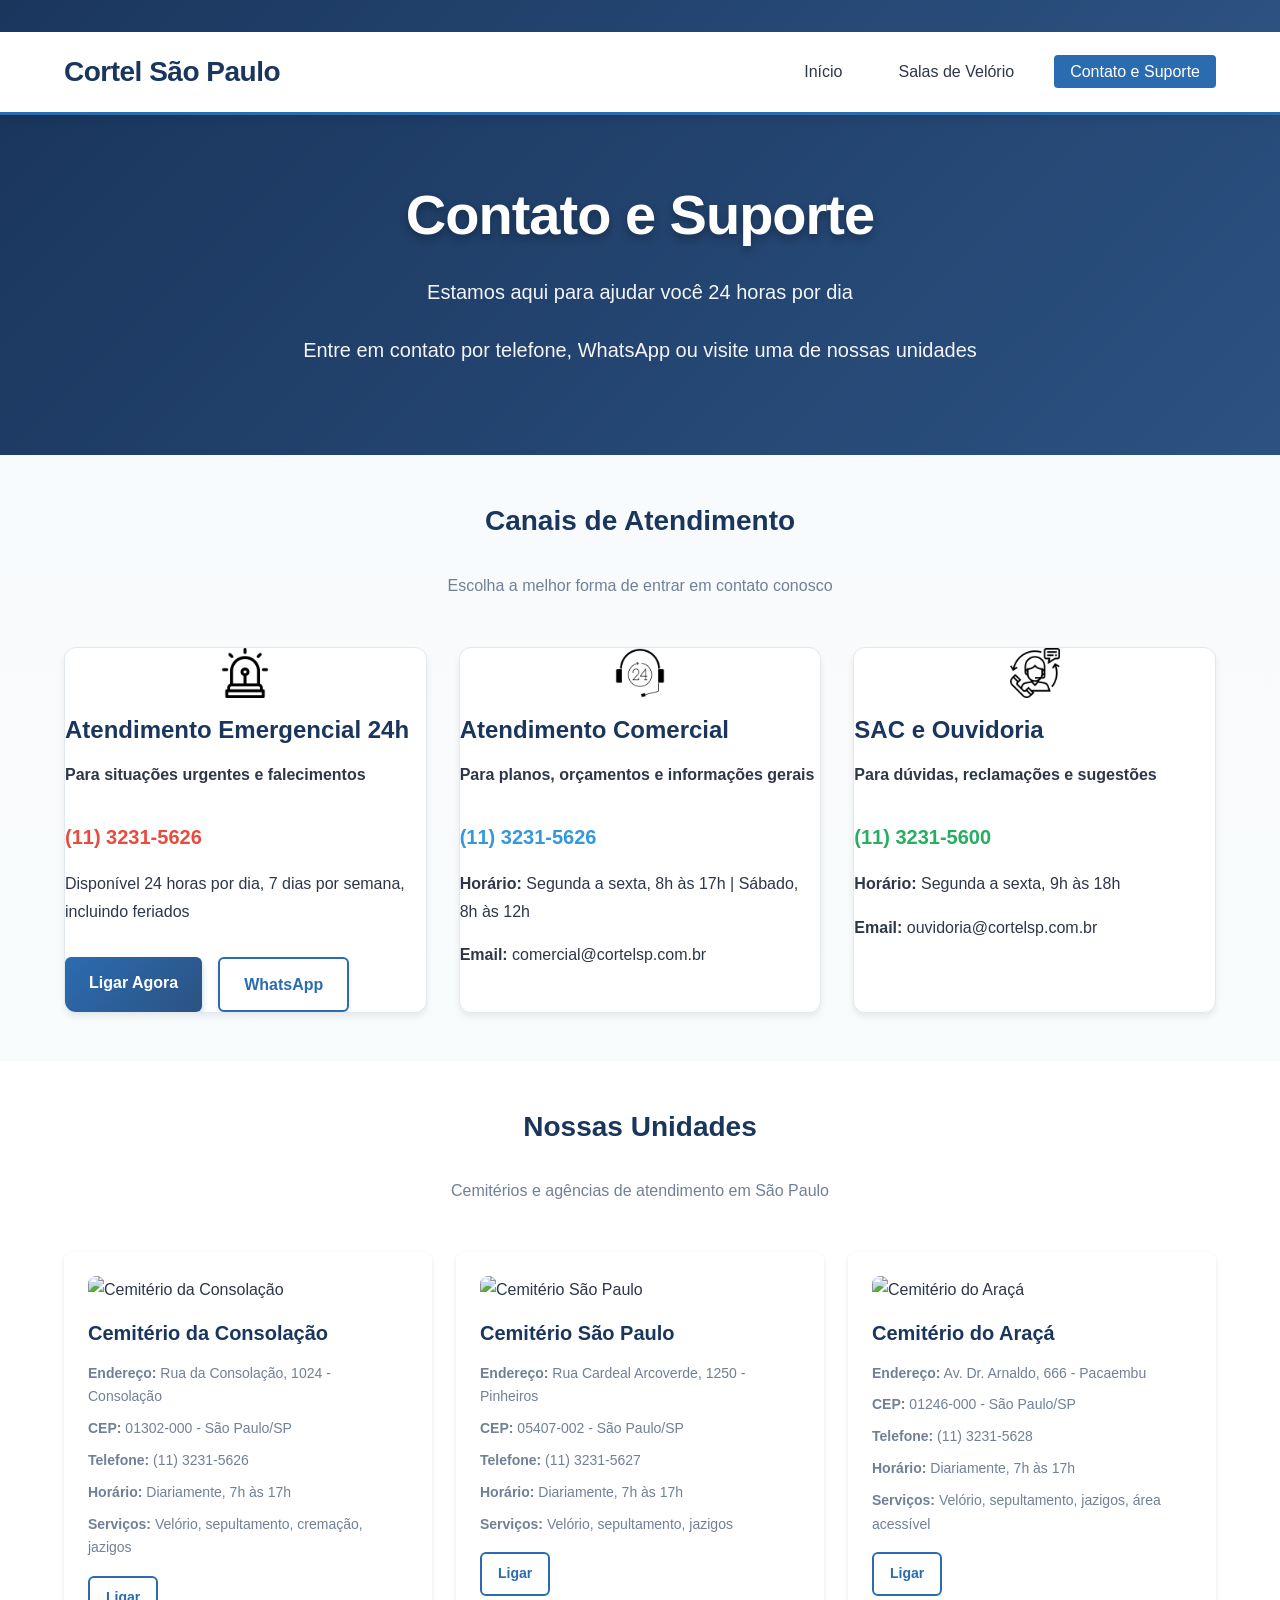
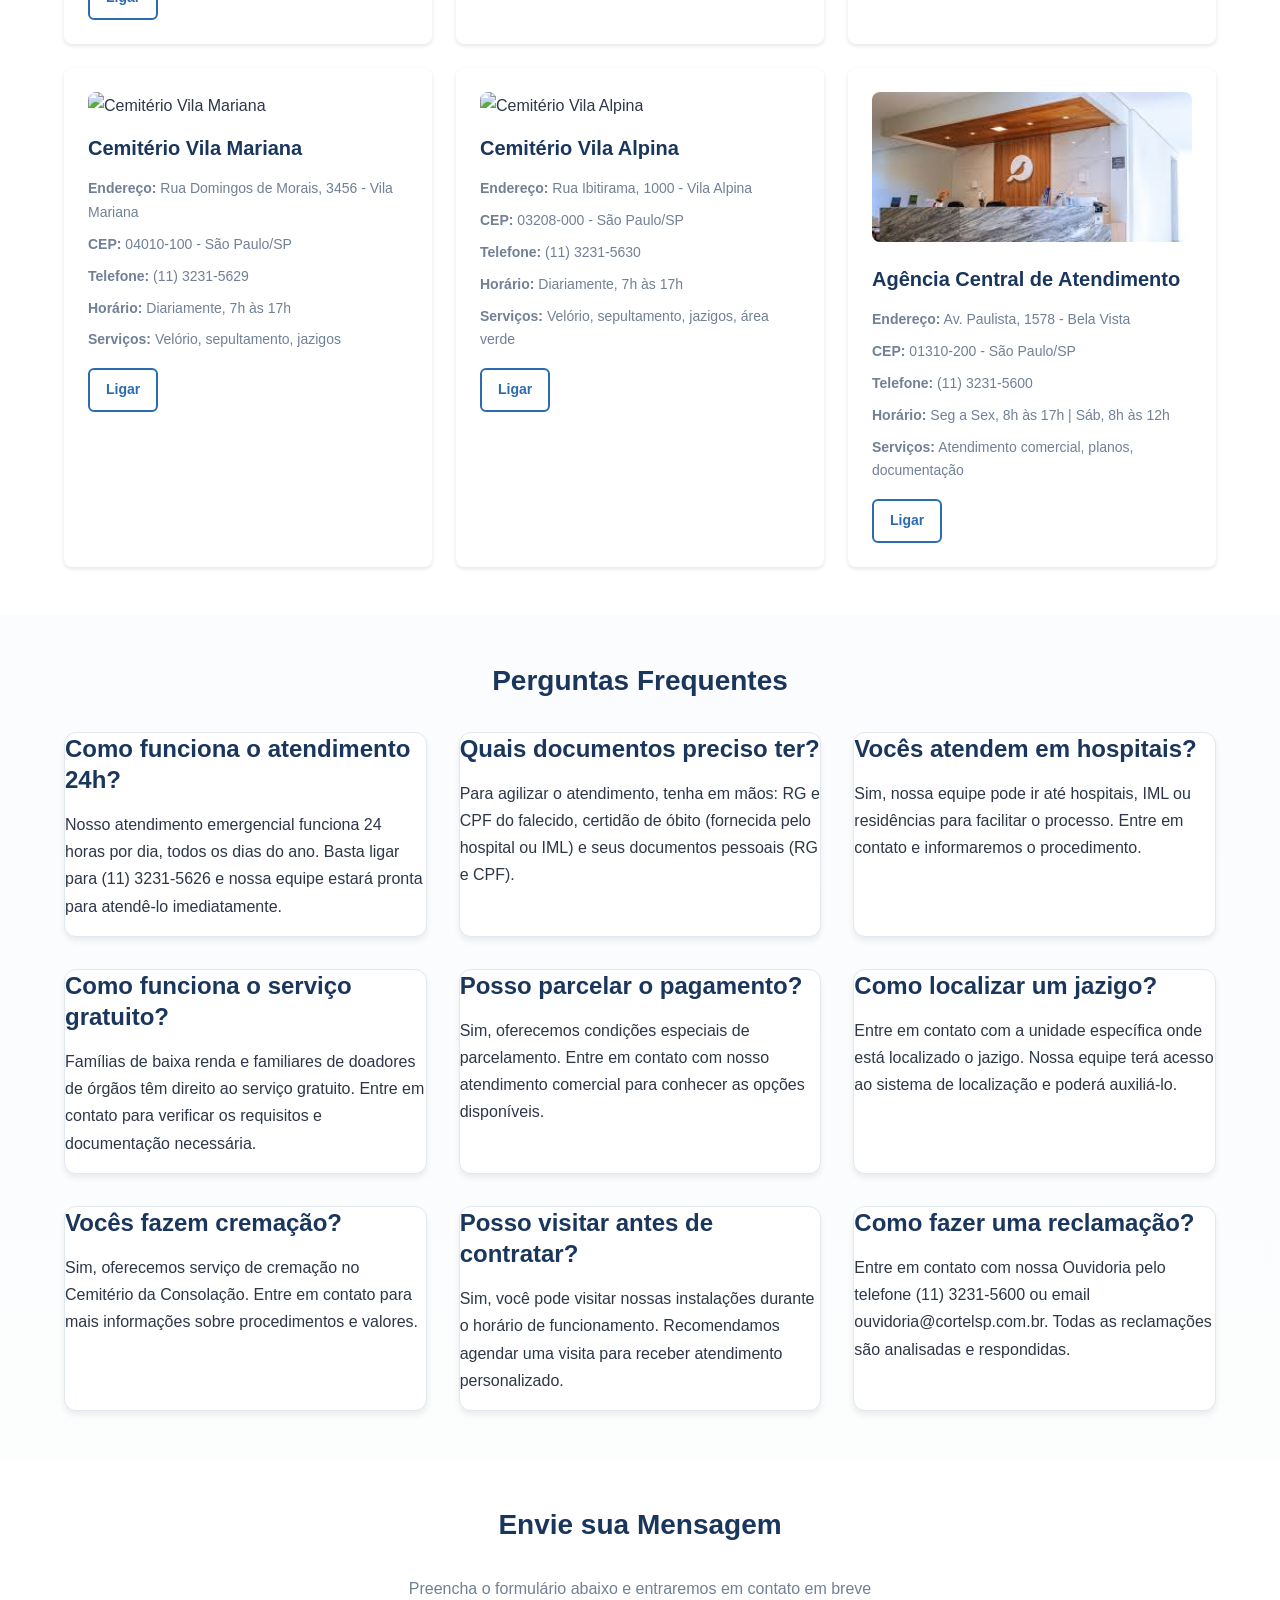
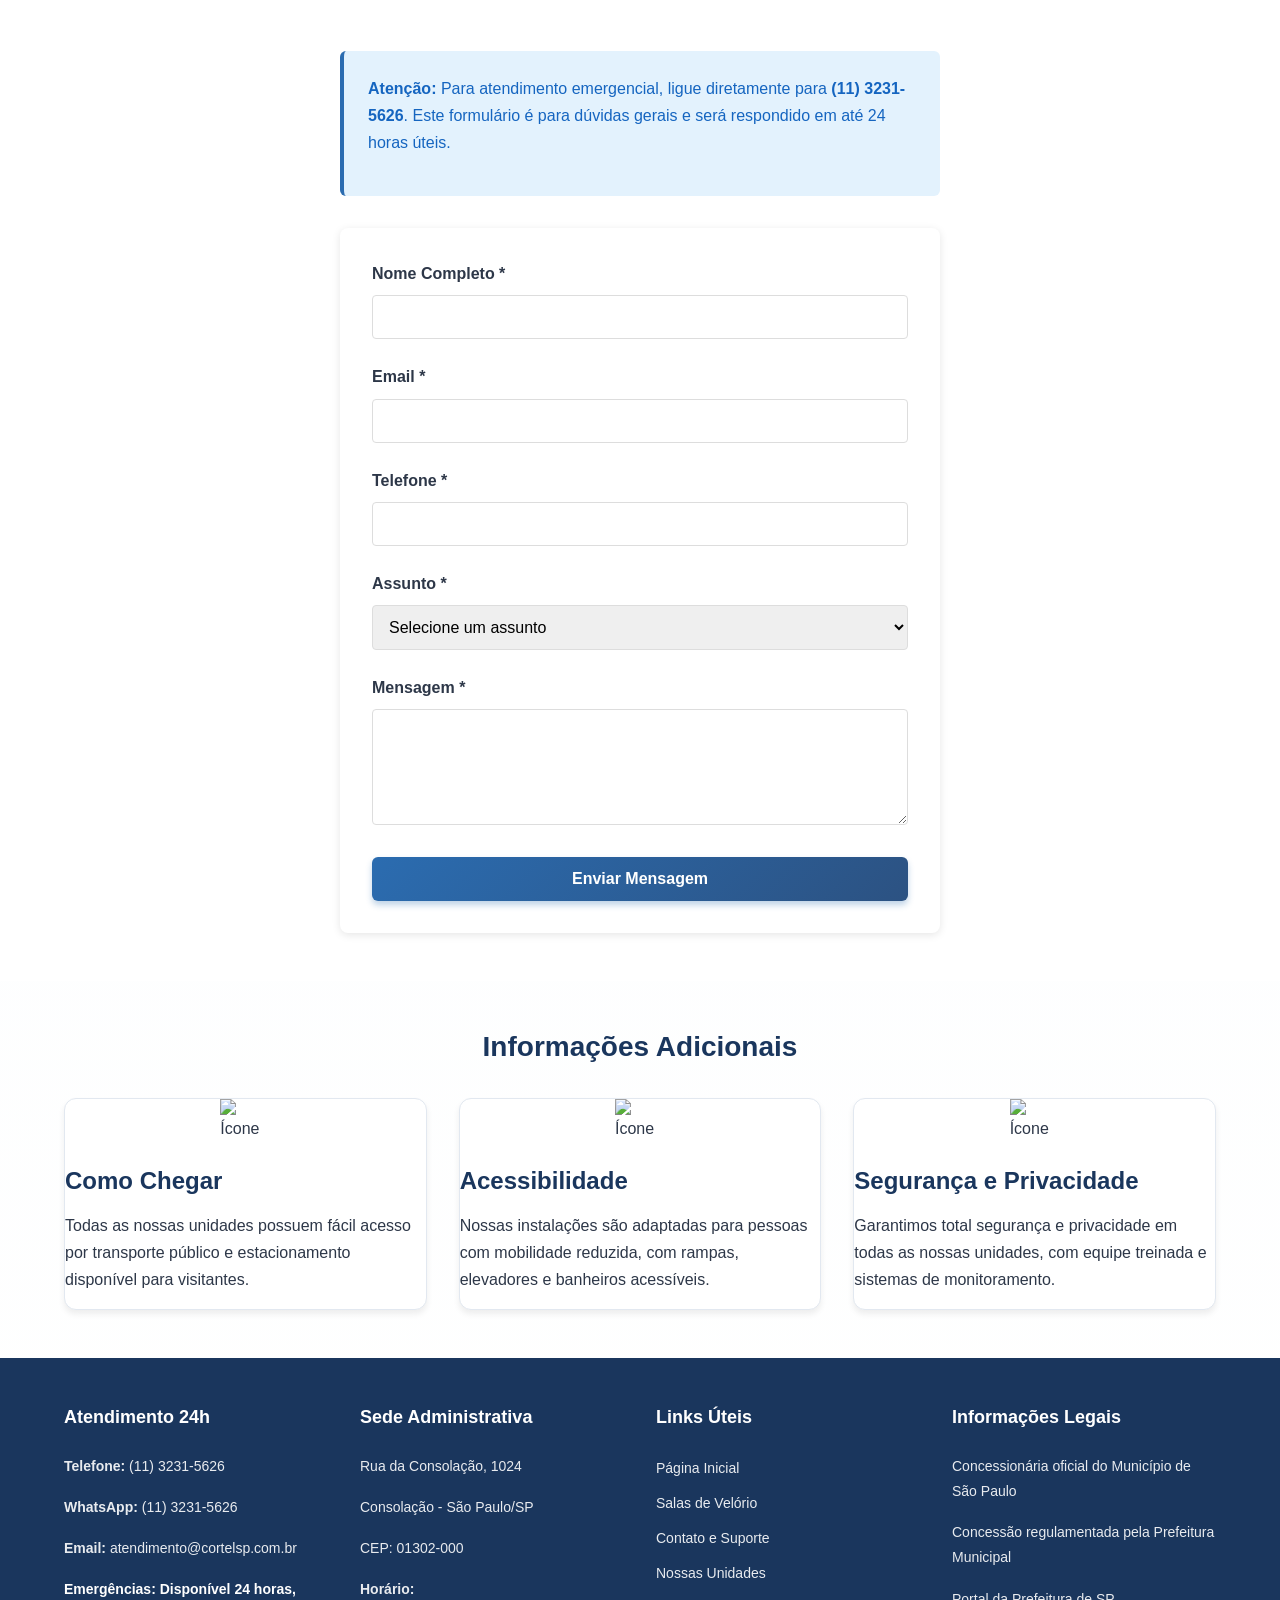
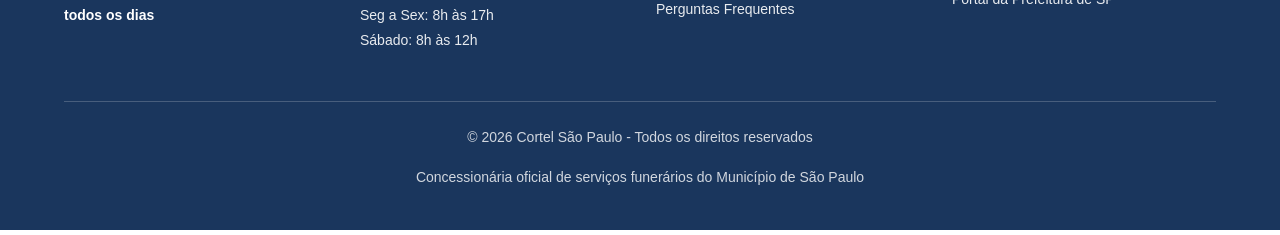
==== contato.html @ e020be6f "The First Commit" ====
<!DOCTYPE html>
<html lang="pt-BR">
<head>
    <meta charset="UTF-8">
    <meta name="viewport" content="width=device-width, initial-scale=1.0">
    <meta name="description" content="Entre em contato com a Cortel São Paulo - Atendimento 24h, endereços das unidades e suporte completo.">
    <link rel="icon" type="logo-favicon" href="https://cortel.com.br/wp-content/uploads/2025/05/cortel.png">
    <title>Contato e Suporte - Cortel São Paulo</title>
    <link rel="stylesheet" href="css/styles.css">
</head>
<body>
    <!-- Header -->
    <header>
        <div class="header-top">
        </div>
        
        <div class="header-main">
            <div class="container">
                <div class="header-content">
                    <a href="index.html" class="logo">Cortel São Paulo</a>
                    
                    <button class="menu-toggle" id="menuToggle" aria-label="Abrir menu de navegação">
                        ☰
                    </button>
                    
                    <nav id="mainNav">
                        <ul>
                            <li><a href="index.html">Início</a></li>
                            <li><a href="salas-velorio.html">Salas de Velório</a></li>
                            <li><a href="contato.html" class="active">Contato e Suporte</a></li>
                        </ul>
                    </nav>
                </div>
            </div>
        </div>
    </header>

    <!-- Hero Section -->
    <section class="hero">
        <div class="container">
            <h1>Contato e Suporte</h1>
            <p>Estamos aqui para ajudar você 24 horas por dia</p>
            <p>Entre em contato por telefone, WhatsApp ou visite uma de nossas unidades</p>
        </div>
    </section>

    <!-- Contatos Principais - Labels Claros (Resolve violação #07) -->
    <section>
        <div class="container">
            <h2 class="section-title">Canais de Atendimento</h2>
            <p class="section-subtitle">Escolha a melhor forma de entrar em contato conosco</p>
            
            <div class="servicos-grid">
                <!-- Atendimento Emergencial -->
                <div class="servico-card">
                    <img src="assets/images/sereia.png" alt="Ícone Emergência" style="width: 50px; height: 50px; margin: 0 auto 1rem; display: block;">
                    <h3>Atendimento Emergencial 24h</h3>
                    <p><strong>Para situações urgentes e falecimentos</strong></p>
                    <p style="font-size: 1.25rem; color: #e74c3c; font-weight: 700; margin: 1rem 0;">
                        (11) 3231-5626
                    </p>
                    <p>Disponível 24 horas por dia, 7 dias por semana, incluindo feriados</p>
                    <div class="btn-group" style="margin-top: 1rem;">
                        <a href="tel:1132315626" class="btn btn-primary">Ligar Agora</a>
                        <a href="https://wa.me/551132315626" class="btn btn-secondary" target="_blank">WhatsApp</a>
                    </div>
                </div>

                <!-- Atendimento Comercial -->
                <div class="servico-card">
                    <img src="assets/images/central-de-atendimento.png" alt="Ícone Atendimento" style="width: 50px; height: 50px; margin: 0 auto 1rem; display: block;">
                    <h3>Atendimento Comercial</h3>
                    <p><strong>Para planos, orçamentos e informações gerais</strong></p>
                    <p style="font-size: 1.25rem; color: #3498db; font-weight: 700; margin: 1rem 0;">
                        (11) 3231-5626
                    </p>
                    <p><strong>Horário:</strong> Segunda a sexta, 8h às 17h | Sábado, 8h às 12h</p>
                    <p><strong>Email:</strong> comercial@cortelsp.com.br</p>
                </div>

                <!-- SAC e Ouvidoria -->
                <div class="servico-card">
                    <img src="assets/images/atendimento-ao-cliente.png" alt="Ícone SAC" style="width: 50px; height: 50px; margin: 0 auto 1rem; display: block;">
                    <h3>SAC e Ouvidoria</h3>
                    <p><strong>Para dúvidas, reclamações e sugestões</strong></p>
                    <p style="font-size: 1.25rem; color: #27ae60; font-weight: 700; margin: 1rem 0;">
                        (11) 3231-5600
                    </p>
                    <p><strong>Horário:</strong> Segunda a sexta, 9h às 18h</p>
                    <p><strong>Email:</strong> ouvidoria@cortelsp.com.br</p>
                </div>
            </div>
        </div>
    </section>

    <!-- Nossas Unidades - Endereços Completos (Resolve violação #12) -->
    <section id="localizacao" style="background-color: #fff;">
        <div class="container">
            <h2 class="section-title">Nossas Unidades</h2>
            <p class="section-subtitle">Cemitérios e agências de atendimento em São Paulo</p>
            
            <div class="localizacao-grid">
                <!-- Cemitério da Consolação -->
                <div class="local-card">
                    <img src="https://upload.wikimedia.org/wikipedia/commons/0/05/Port%C3%A3o%2C_Cemit%C3%A9rio_da_Consola%C3%A7%C3%A3o_01.JPG" alt="Cemitério da Consolação" style="width: 100%; height: 150px; object-fit: cover; border-radius: 8px; margin-bottom: 1rem;">
                    <h4>Cemitério da Consolação</h4>
                    <p><strong>Endereço:</strong> Rua da Consolação, 1024 - Consolação</p>
                    <p><strong>CEP:</strong> 01302-000 - São Paulo/SP</p>
                    <p><strong>Telefone:</strong> (11) 3231-5626</p>
                    <p><strong>Horário:</strong> Diariamente, 7h às 17h</p>
                    <p><strong>Serviços:</strong> Velório, sepultamento, cremação, jazigos</p>
                    <div style="margin-top: 1rem;">
                        <a href="tel:1132315626" class="btn btn-outline" style="font-size: 0.875rem; padding: 8px 16px;">Ligar</a>
                    </div>
                </div>

                <!-- Cemitério São Paulo -->
                <div class="local-card">
                    <img src="https://jornal.usp.br/wp-content/uploads/2023/09/20230919_cemiterio_sao_paulo1.jpg" alt="Cemitério São Paulo" style="width: 100%; height: 150px; object-fit: cover; border-radius: 8px; margin-bottom: 1rem;">
                    <h4>Cemitério São Paulo</h4>
                    <p><strong>Endereço:</strong> Rua Cardeal Arcoverde, 1250 - Pinheiros</p>
                    <p><strong>CEP:</strong> 05407-002 - São Paulo/SP</p>
                    <p><strong>Telefone:</strong> (11) 3231-5627</p>
                    <p><strong>Horário:</strong> Diariamente, 7h às 17h</p>
                    <p><strong>Serviços:</strong> Velório, sepultamento, jazigos</p>
                    <div style="margin-top: 1rem;">
                        <a href="tel:1132315627" class="btn btn-outline" style="font-size: 0.875rem; padding: 8px 16px;">Ligar</a>
                    </div>
                </div>

                <!-- Cemitério do Araçá -->
                <div class="local-card">
                    <img src="https://cidadedesaopaulo.com/wp-content/uploads/2025/05/cemiterio-araca.jpg" alt="Cemitério do Araçá" style="width: 100%; height: 150px; object-fit: cover; border-radius: 8px; margin-bottom: 1rem;">
                    <h4>Cemitério do Araçá</h4>
                    <p><strong>Endereço:</strong> Av. Dr. Arnaldo, 666 - Pacaembu</p>
                    <p><strong>CEP:</strong> 01246-000 - São Paulo/SP</p>
                    <p><strong>Telefone:</strong> (11) 3231-5628</p>
                    <p><strong>Horário:</strong> Diariamente, 7h às 17h</p>
                    <p><strong>Serviços:</strong> Velório, sepultamento, jazigos, área acessível</p>
                    <div style="margin-top: 1rem;">
                        <a href="tel:1132315628" class="btn btn-outline" style="font-size: 0.875rem; padding: 8px 16px;">Ligar</a>
                    </div>
                </div>

                <!-- Cemitério Vila Mariana -->
                <div class="local-card">
                    <img src="https://consolare.com.br/wp-content/uploads/2023/08/fachada-vila-mariana.jpg" alt="Cemitério Vila Mariana" style="width: 100%; height: 150px; object-fit: cover; border-radius: 8px; margin-bottom: 1rem;">
                    <h4>Cemitério Vila Mariana</h4>
                    <p><strong>Endereço:</strong> Rua Domingos de Morais, 3456 - Vila Mariana</p>
                    <p><strong>CEP:</strong> 04010-100 - São Paulo/SP</p>
                    <p><strong>Telefone:</strong> (11) 3231-5629</p>
                    <p><strong>Horário:</strong> Diariamente, 7h às 17h</p>
                    <p><strong>Serviços:</strong> Velório, sepultamento, jazigos</p>
                    <div style="margin-top: 1rem;">
                        <a href="tel:1132315629" class="btn btn-outline" style="font-size: 0.875rem; padding: 8px 16px;">Ligar</a>
                    </div>
                </div>

                <!-- Cemitério Vila Alpina -->
                <div class="local-card">
                    <img src="https://www.funeralsul.com.br/wp-content/uploads/2019/08/Cemiterio-Vila-Alpina-03.jpg" alt="Cemitério Vila Alpina" style="width: 100%; height: 150px; object-fit: cover; border-radius: 8px; margin-bottom: 1rem;">
                    <h4>Cemitério Vila Alpina</h4>
                    <p><strong>Endereço:</strong> Rua Ibitirama, 1000 - Vila Alpina</p>
                    <p><strong>CEP:</strong> 03208-000 - São Paulo/SP</p>
                    <p><strong>Telefone:</strong> (11) 3231-5630</p>
                    <p><strong>Horário:</strong> Diariamente, 7h às 17h</p>
                    <p><strong>Serviços:</strong> Velório, sepultamento, jazigos, área verde</p>
                    <div style="margin-top: 1rem;">
                        <a href="tel:1132315630" class="btn btn-outline" style="font-size: 0.875rem; padding: 8px 16px;">Ligar</a>
                    </div>
                </div>

                <!-- Agência Central -->
                <div class="local-card">
                    <img src="[data-uri]" alt="Agência Central de Atendimento" style="width: 100%; height: 150px; object-fit: cover; border-radius: 8px; margin-bottom: 1rem;">
                    <h4>Agência Central de Atendimento</h4>
                    <p><strong>Endereço:</strong> Av. Paulista, 1578 - Bela Vista</p>
                    <p><strong>CEP:</strong> 01310-200 - São Paulo/SP</p>
                    <p><strong>Telefone:</strong> (11) 3231-5600</p>
                    <p><strong>Horário:</strong> Seg a Sex, 8h às 17h | Sáb, 8h às 12h</p>
                    <p><strong>Serviços:</strong> Atendimento comercial, planos, documentação</p>
                    <div style="margin-top: 1rem;">
                        <a href="tel:1132315600" class="btn btn-outline" style="font-size: 0.875rem; padding: 8px 16px;">Ligar</a>
                    </div>
                </div>
            </div>
        </div>
    </section>

    <!-- Perguntas Frequentes -->
    <section id="faq">
        <div class="container">
            <h2 class="section-title">Perguntas Frequentes</h2>
            
            <div class="servicos-grid">
                <div class="servico-card">
                    <h3>Como funciona o atendimento 24h?</h3>
                    <p>Nosso atendimento emergencial funciona 24 horas por dia, todos os dias do ano. Basta ligar para (11) 3231-5626 e nossa equipe estará pronta para atendê-lo imediatamente.</p>
                </div>

                <div class="servico-card">
                    <h3>Quais documentos preciso ter?</h3>
                    <p>Para agilizar o atendimento, tenha em mãos: RG e CPF do falecido, certidão de óbito (fornecida pelo hospital ou IML) e seus documentos pessoais (RG e CPF).</p>
                </div>

                <div class="servico-card">
                    <h3>Vocês atendem em hospitais?</h3>
                    <p>Sim, nossa equipe pode ir até hospitais, IML ou residências para facilitar o processo. Entre em contato e informaremos o procedimento.</p>
                </div>

                <div class="servico-card">
                    <h3>Como funciona o serviço gratuito?</h3>
                    <p>Famílias de baixa renda e familiares de doadores de órgãos têm direito ao serviço gratuito. Entre em contato para verificar os requisitos e documentação necessária.</p>
                </div>

                <div class="servico-card">
                    <h3>Posso parcelar o pagamento?</h3>
                    <p>Sim, oferecemos condições especiais de parcelamento. Entre em contato com nosso atendimento comercial para conhecer as opções disponíveis.</p>
                </div>

                <div class="servico-card">
                    <h3>Como localizar um jazigo?</h3>
                    <p>Entre em contato com a unidade específica onde está localizado o jazigo. Nossa equipe terá acesso ao sistema de localização e poderá auxiliá-lo.</p>
                </div>

                <div class="servico-card">
                    <h3>Vocês fazem cremação?</h3>
                    <p>Sim, oferecemos serviço de cremação no Cemitério da Consolação. Entre em contato para mais informações sobre procedimentos e valores.</p>
                </div>

                <div class="servico-card">
                    <h3>Posso visitar antes de contratar?</h3>
                    <p>Sim, você pode visitar nossas instalações durante o horário de funcionamento. Recomendamos agendar uma visita para receber atendimento personalizado.</p>
                </div>

                <div class="servico-card">
                    <h3>Como fazer uma reclamação?</h3>
                    <p>Entre em contato com nossa Ouvidoria pelo telefone (11) 3231-5600 ou email ouvidoria@cortelsp.com.br. Todas as reclamações são analisadas e respondidas.</p>
                </div>
            </div>
        </div>
    </section>

    <!-- Formulário de Contato -->
    <section style="background-color: #fff;">
        <div class="container">
            <h2 class="section-title">Envie sua Mensagem</h2>
            <p class="section-subtitle">Preencha o formulário abaixo e entraremos em contato em breve</p>
            
            <div style="max-width: 600px; margin: 0 auto;">
                <div class="alerta alerta-info">
                    <p><strong>Atenção:</strong> Para atendimento emergencial, ligue diretamente para <strong>(11) 3231-5626</strong>. Este formulário é para dúvidas gerais e será respondido em até 24 horas úteis.</p>
                </div>

                <form style="background: #fff; padding: 2rem; border-radius: 8px; box-shadow: 0 2px 8px rgba(0,0,0,0.1); margin-top: 2rem;">
                    <div style="margin-bottom: 1.5rem;">
                        <label for="nome" style="display: block; margin-bottom: 0.5rem; font-weight: 600;">Nome Completo *</label>
                        <input type="text" id="nome" name="nome" required style="width: 100%; padding: 12px; border: 1px solid #ddd; border-radius: 4px; font-size: 1rem;">
                    </div>

                    <div style="margin-bottom: 1.5rem;">
                        <label for="email" style="display: block; margin-bottom: 0.5rem; font-weight: 600;">Email *</label>
                        <input type="email" id="email" name="email" required style="width: 100%; padding: 12px; border: 1px solid #ddd; border-radius: 4px; font-size: 1rem;">
                    </div>

                    <div style="margin-bottom: 1.5rem;">
                        <label for="telefone" style="display: block; margin-bottom: 0.5rem; font-weight: 600;">Telefone *</label>
                        <input type="tel" id="telefone" name="telefone" required style="width: 100%; padding: 12px; border: 1px solid #ddd; border-radius: 4px; font-size: 1rem;">
                    </div>

                    <div style="margin-bottom: 1.5rem;">
                        <label for="assunto" style="display: block; margin-bottom: 0.5rem; font-weight: 600;">Assunto *</label>
                        <select id="assunto" name="assunto" required style="width: 100%; padding: 12px; border: 1px solid #ddd; border-radius: 4px; font-size: 1rem;">
                            <option value="">Selecione um assunto</option>
                            <option value="informacoes">Informações Gerais</option>
                            <option value="planos">Planos Preventivos</option>
                            <option value="jazigos">Jazigos e Localização</option>
                            <option value="gratuidade">Serviço Gratuito</option>
                            <option value="reclamacao">Reclamação</option>
                            <option value="elogio">Elogio</option>
                            <option value="outro">Outro</option>
                        </select>
                    </div>

                    <div style="margin-bottom: 1.5rem;">
                        <label for="mensagem" style="display: block; margin-bottom: 0.5rem; font-weight: 600;">Mensagem *</label>
                        <textarea id="mensagem" name="mensagem" rows="5" required style="width: 100%; padding: 12px; border: 1px solid #ddd; border-radius: 4px; font-size: 1rem; resize: vertical;"></textarea>
                    </div>

                    <button type="submit" class="btn btn-primary" style="width: 100%;">Enviar Mensagem</button>
                </form>
            </div>
        </div>
    </section>

    <!-- Informações Adicionais -->
    <section>
        <div class="container">
            <h2 class="section-title">Informações Adicionais</h2>
            
            <div class="servicos-grid">
                <div class="servico-card">
                    <img src="ADICIONE_URL_ICONE_TRANSPORTE" alt="Ícone Transporte" style="width: 50px; height: 50px; margin: 0 auto 1rem; display: block;">
                    <h3>Como Chegar</h3>
                    <p>Todas as nossas unidades possuem fácil acesso por transporte público e estacionamento disponível para visitantes.</p>
                </div>

                <div class="servico-card">
                    <img src="ADICIONE_URL_ICONE_ACESSIBILIDADE" alt="Ícone Acessibilidade" style="width: 50px; height: 50px; margin: 0 auto 1rem; display: block;">
                    <h3>Acessibilidade</h3>
                    <p>Nossas instalações são adaptadas para pessoas com mobilidade reduzida, com rampas, elevadores e banheiros acessíveis.</p>
                </div>

                <div class="servico-card">
                    <img src="ADICIONE_URL_ICONE_SEGURANCA" alt="Ícone Segurança" style="width: 50px; height: 50px; margin: 0 auto 1rem; display: block;">
                    <h3>Segurança e Privacidade</h3>
                    <p>Garantimos total segurança e privacidade em todas as nossas unidades, com equipe treinada e sistemas de monitoramento.</p>
                </div>
            </div>
        </div>
    </section>

    <!-- Footer Completo (Resolve violação #10) -->
    <footer>
        <div class="container">
            <div class="footer-content">
                <div class="footer-section">
                    <h3>Atendimento 24h</h3>
                    <p><strong>Telefone:</strong> (11) 3231-5626</p>
                    <p><strong>WhatsApp:</strong> (11) 3231-5626</p>
                    <p><strong>Email:</strong> atendimento@cortelsp.com.br</p>
                    <p style="margin-top: 1rem; color: #fff; font-weight: 600;">
                        Emergências: Disponível 24 horas, todos os dias
                    </p>
                </div>

                <div class="footer-section">
                    <h3>Sede Administrativa</h3>
                    <p>Rua da Consolação, 1024</p>
                    <p>Consolação - São Paulo/SP</p>
                    <p>CEP: 01302-000</p>
                    <p style="margin-top: 1rem;">
                        <strong>Horário:</strong><br>
                        Seg a Sex: 8h às 17h<br>
                        Sábado: 8h às 12h
                    </p>
                </div>

                <div class="footer-section">
                    <h3>Links Úteis</h3>
                    <ul>
                        <li><a href="index.html">Página Inicial</a></li>
                        <li><a href="salas-velorio.html">Salas de Velório</a></li>
                        <li><a href="contato.html">Contato e Suporte</a></li>
                        <li><a href="#localizacao">Nossas Unidades</a></li>
                        <li><a href="#faq">Perguntas Frequentes</a></li>
                    </ul>
                </div>

                <div class="footer-section">
                    <h3>Informações Legais</h3>
                    <p>Concessionária oficial do Município de São Paulo</p>
                    <p>Concessão regulamentada pela Prefeitura Municipal</p>
                    <p style="margin-top: 1rem;">
                        <a href="https://www.prefeitura.sp.gov.br" target="_blank">Portal da Prefeitura de SP</a>
                    </p>
                </div>
            </div>

            <div class="footer-bottom">
                <p>&copy; 2026 Cortel São Paulo - Todos os direitos reservados</p>
                <p>Concessionária oficial de serviços funerários do Município de São Paulo</p>
            </div>
        </div>
    </footer>

    <script src="js/main.js"></script>
</body>
</html>
---- css/styles.css ----
/* ===================================
   CortelSP 2.0 - Redesign Heurístico
   Estilos Globais - Layout Melhorado
   =================================== */

/* Reset e Base */
* {
    margin: 0;
    padding: 0;
    box-sizing: border-box;
}

:root {
    /* Paleta de cores moderna e elegante */
    --cor-primaria: #1a365d;
    --cor-secundaria: #2c5282;
    --cor-destaque: #2b6cb0;
    --cor-destaque-hover: #2c5282;
    --cor-texto: #2d3748;
    --cor-texto-claro: #718096;
    --cor-fundo: #f7fafc;
    --cor-fundo-alt: #edf2f7;
    --cor-branco: #ffffff;
    --cor-borda: #e2e8f0;
    --cor-sucesso: #38a169;
    --cor-alerta: #e53e3e;
    --cor-gradiente-1: #1a365d;
    --cor-gradiente-2: #2c5282;
    
    /* Tipografia */
    --fonte-principal: 'Segoe UI', Tahoma, Geneva, Verdana, sans-serif;
    --tamanho-base: 16px;
    --tamanho-grande: 1.5rem;
    --tamanho-medio: 1.125rem;
    --tamanho-pequeno: 0.875rem;
    
    /* Espaçamentos */
    --espacamento-xs: 0.5rem;
    --espacamento-sm: 1rem;
    --espacamento-md: 1.5rem;
    --espacamento-lg: 2rem;
    --espacamento-xl: 3rem;
    
    /* Sombras */
    --sombra-leve: 0 2px 4px rgba(0,0,0,0.1);
    --sombra-media: 0 4px 8px rgba(0,0,0,0.15);

/* Cards de Informações com ícones */
.info-card {
    text-align: center;
}

.info-icon {
    width: 60px;
    height: 60px;
    margin: 0 auto 1.5rem;
    display: block;
    transition: transform 0.3s ease;
}

.info-card:hover .info-icon {
    transform: scale(1.1);
}

}

body {
    font-family: var(--fonte-principal);
    font-size: var(--tamanho-base);
    line-height: 1.7;
    color: var(--cor-texto);
    background: linear-gradient(to bottom, var(--cor-fundo) 0%, var(--cor-branco) 100%);
    min-height: 100vh;
}

/* Tipografia */
h1, h2, h3, h4, h5, h6 {
    color: var(--cor-primaria);
    font-weight: 600;
    line-height: 1.3;
    margin-bottom: var(--espacamento-sm);
}

h1 { font-size: 2rem; }
h2 { font-size: 1.75rem; }
h3 { font-size: 1.5rem; }
h4 { font-size: 1.25rem; }

p {
    margin-bottom: var(--espacamento-sm);
}

a {
    color: var(--cor-destaque);
    text-decoration: none;
    transition: color 0.3s ease;
}

a:hover {
    color: var(--cor-primaria);
    text-decoration: underline;
}

/* Container */
.container {
    max-width: 1200px;
    margin: 0 auto;
    padding: 0 var(--espacamento-md);
}

/* Header e Navegação - Design Melhorado */
header {
    background-color: var(--cor-branco);
    box-shadow: 0 4px 12px rgba(0, 0, 0, 0.08);
    position: sticky;
    top: 0;
    z-index: 1000;
    border-bottom: 3px solid var(--cor-destaque);
}

.header-top {
    background: linear-gradient(135deg, var(--cor-gradiente-1) 0%, var(--cor-gradiente-2) 100%);
    color: var(--cor-branco);
    padding: var(--espacamento-sm) 0;
    font-size: var(--tamanho-pequeno);
}

.header-top .container {
    display: flex;
    justify-content: space-between;
    align-items: center;
    flex-wrap: wrap;
}

.emergencia {
    display: flex;
    align-items: center;
    gap: var(--espacamento-xs);
    font-weight: 600;
}

.emergencia-icon {
    font-size: 1.2rem;
}

.header-main {
    padding: var(--espacamento-sm) 0;
}

.header-content {
    display: flex;
    justify-content: space-between;
    align-items: center;
}

.logo {
    font-size: 1.75rem;
    font-weight: 800;
    color: var(--cor-primaria);
    letter-spacing: -0.5px;
    transition: all 0.3s ease;
}

.logo:hover {
    text-decoration: none;
    color: var(--cor-destaque);
    transform: scale(1.02);
}

nav ul {
    display: flex;
    list-style: none;
    gap: var(--espacamento-md);
}

nav a {
    color: var(--cor-texto);
    font-weight: 500;
    padding: var(--espacamento-xs) var(--espacamento-sm);
    border-radius: 4px;
    transition: all 0.3s ease;
}

nav a:hover,
nav a.active {
    background-color: var(--cor-destaque);
    color: var(--cor-branco);
    text-decoration: none;
}

/* Menu Mobile */
.menu-toggle {
    display: none;
    background: none;
    border: none;
    font-size: 1.5rem;
    cursor: pointer;
    color: var(--cor-primaria);
}

/* Hero Section - Design Moderno com Imagem */
.hero {
    background: linear-gradient(135deg, var(--cor-gradiente-1) 0%, var(--cor-gradiente-2) 100%);
    color: var(--cor-branco);
    padding: 4rem 0;
    text-align: center;
    position: relative;
    overflow: hidden;
}

.hero-home {
    background: url('https://pages.greatpages.com.br/funeraria.cortelsp.com.br-siteoficial/1771962495/imagens/desktop/3347356_1_175933229168dd47c3885c6.jpg') center/cover no-repeat;
    min-height: 600px;
    display: flex;
    align-items: center;
    padding: 6rem 0;
}

.hero-overlay {
    position: absolute;
    top: 0;
    left: 0;
    right: 0;
    bottom: 0;
    background: linear-gradient(135deg, rgba(26, 54, 93, 0.85) 0%, rgba(44, 82, 130, 0.75) 100%);
    z-index: 1;
}

.hero .container {
    position: relative;
    z-index: 2;
}

.hero-logo {
    display: flex;
    align-items: center;
    justify-content: center;
    margin-bottom: 2rem;
}

.logo-image {
    max-width: 250px;
    height: auto;
    filter: brightness(0) invert(1);
    transition: transform 0.3s ease;
}

.logo-image:hover {
    transform: scale(1.05);
}

.hero h1 {
    color: var(--cor-branco);
    font-size: 3.5rem;
    margin-bottom: var(--espacamento-md);
    font-weight: 800;
    letter-spacing: -1px;
    text-shadow: 0 4px 8px rgba(0,0,0,0.3);
}

.hero-subtitle {
    font-size: 1.25rem;
    margin-bottom: 0.5rem;
    opacity: 0.95;
    font-weight: 300;
}

.hero-highlight {
    font-size: 1.5rem;
    margin-bottom: 3rem;
    font-weight: 600;
    text-shadow: 0 2px 4px rgba(0,0,0,0.2);
}

.hero-cta-box {
    background: rgba(255, 255, 255, 0.1);
    backdrop-filter: blur(10px);
    border-radius: 16px;
    padding: 2rem;
    max-width: 400px;
    margin: 0 auto;
    border: 1px solid rgba(255, 255, 255, 0.2);
}

.hero-cta-box h3 {
    color: var(--cor-branco);
    font-size: 1.5rem;
    margin-bottom: 1.5rem;
    font-weight: 600;
}

.btn-hero-primary {
    background: #1a365d;
    color: var(--cor-branco);
    padding: 1rem 2rem;
    font-size: 1.25rem;
    font-weight: 700;
    border-radius: 50px;
    display: block;
    margin-bottom: 1rem;
    border: 2px solid var(--cor-branco);
    transition: all 0.3s ease;
}

.btn-hero-primary:hover {
    background: var(--cor-branco);
    color: #1a365d;
    transform: translateY(-2px);
    box-shadow: 0 8px 16px rgba(0,0,0,0.3);
}

.btn-hero-secondary {
    background: #25d366;
    color: var(--cor-branco);
    padding: 1rem 2rem;
    font-size: 1.125rem;
    font-weight: 600;
    border-radius: 50px;
    display: block;
    transition: all 0.3s ease;
}

.btn-hero-secondary:hover {
    background: #20bd5a;
    transform: translateY(-2px);
    box-shadow: 0 8px 16px rgba(0,0,0,0.3);
}

.hero-cta-footer {
    margin-top: 1.5rem;
    font-size: 0.875rem;
    opacity: 0.9;
    cursor: pointer;
    transition: opacity 0.3s ease;
}

.hero-cta-footer:hover {
    opacity: 1;
    text-decoration: underline;
}

.hero p {
    font-size: 1.25rem;
    margin-bottom: var(--espacamento-md);
    opacity: 0.95;
    font-weight: 300;
}

/* Selos Institucionais Oficiais no Hero */
.hero-badges-official {
    position: absolute;
    bottom: 2rem;
    left: 2rem;
    z-index: 3;
    transition: transform 0.3s ease;
}

.hero-badges-official:hover {
    transform: scale(1.05);
}

.badges-image {
    max-width: 300px;
    height: auto;
    display: block;
    filter: drop-shadow(0 4px 8px rgba(0, 0, 0, 0.2));
}

/* Seções */
section {
    padding: var(--espacamento-xl) 0;
}

.section-title {
    text-align: center;
    margin-bottom: var(--espacamento-lg);
}

.section-subtitle {
    text-align: center;
    color: var(--cor-texto-claro);
    margin-bottom: var(--espacamento-xl);
}

/* Cards de Serviços */
.servicos-grid {
    display: grid;
    grid-template-columns: repeat(auto-fit, minmax(300px, 1fr));
    gap: var(--espacamento-lg);
    margin-top: var(--espacamento-lg);
}

.servico-card {
    background: var(--cor-branco);
    border-radius: 12px;
    box-shadow: 0 4px 6px rgba(0, 0, 0, 0.07);
    transition: all 0.3s cubic-bezier(0.4, 0, 0.2, 1);
    border: 1px solid var(--cor-borda);
    overflow: hidden;
    display: flex;
    flex-direction: column;
}

.servico-card:hover {
    transform: translateY(-8px);
    box-shadow: 0 12px 24px rgba(0, 0, 0, 0.15);
    border-color: var(--cor-destaque);
}

/* Imagem no topo do card */
.servico-image {
    width: 100%;
    height: 200px;
    overflow: hidden;
    position: relative;
    background: var(--cor-fundo-alt);
}

.card-image {
    width: 100%;
    height: 100%;
    object-fit: cover;
    transition: transform 0.3s ease;
}

.servico-card:hover .card-image {
    transform: scale(1.05);
}

/* Conteúdo do card */
.servico-content {
    padding: var(--espacamento-lg);
    flex: 1;
    display: flex;
    flex-direction: column;
}

.servico-content h3 {
    margin-bottom: var(--espacamento-sm);
    color: var(--cor-primaria);
}

.servico-content p {
    color: var(--cor-texto-claro);
    margin-bottom: var(--espacamento-sm);
    flex: 1;
}

.servico-destaque {
    font-weight: 600;
    color: var(--cor-destaque) !important;
    margin-bottom: var(--espacamento-md) !important;
}

.servico-content .btn-group {
    margin-top: auto;
}

/* Botões - CTAs Consistentes (Resolve violação #04) */
.btn {
    display: inline-block;
    padding: 12px 24px;
    font-size: var(--tamanho-base);
    font-weight: 600;
    text-align: center;
    text-decoration: none;
    border-radius: 6px;
    border: none;
    cursor: pointer;
    transition: all 0.3s ease;
    min-width: 44px; /* Acessibilidade mobile */
    min-height: 44px;
}

.btn-primary {
    background: linear-gradient(135deg, var(--cor-destaque) 0%, var(--cor-destaque-hover) 100%);
    color: var(--cor-branco);
    box-shadow: 0 4px 6px rgba(43, 108, 176, 0.3);
}

.btn-primary:hover {
    background: linear-gradient(135deg, var(--cor-destaque-hover) 0%, var(--cor-primaria) 100%);
    text-decoration: none;
    transform: translateY(-2px);
    box-shadow: 0 6px 12px rgba(43, 108, 176, 0.4);
}

.btn-secondary {
    background: var(--cor-branco);
    color: var(--cor-destaque);
    border: 2px solid var(--cor-destaque);
    box-shadow: 0 2px 4px rgba(0, 0, 0, 0.1);
}

.btn-secondary:hover {
    background: var(--cor-destaque);
    color: var(--cor-branco);
    text-decoration: none;
    transform: translateY(-2px);
    box-shadow: 0 4px 8px rgba(43, 108, 176, 0.3);
}

.btn-outline {
    background-color: transparent;
    border: 2px solid var(--cor-destaque);
    color: var(--cor-destaque);
}

.btn-outline:hover {
    background-color: var(--cor-destaque);
    color: var(--cor-branco);
    text-decoration: none;
}

.btn-group {
    display: flex;
    gap: var(--espacamento-sm);
    flex-wrap: wrap;
}

/* Informações de Contato - Labels Claros (Resolve violação #07) */
.contato-info {
    background: var(--cor-branco);
    padding: var(--espacamento-lg);
    border-radius: 8px;
    box-shadow: var(--sombra-leve);
    margin-bottom: var(--espacamento-md);
}

.contato-item {
    display: flex;
    align-items: flex-start;
    gap: var(--espacamento-sm);
    margin-bottom: var(--espacamento-md);
    padding: var(--espacamento-sm);
    border-left: 3px solid var(--cor-destaque);
}

.contato-item:last-child {
    margin-bottom: 0;
}

.contato-icon {
    font-size: 1.5rem;
    color: var(--cor-destaque);
    min-width: 30px;
}

.contato-detalhes h4 {
    margin-bottom: var(--espacamento-xs);
    color: var(--cor-primaria);
}

.contato-detalhes p {
    margin-bottom: var(--espacamento-xs);
    color: var(--cor-texto-claro);
}

.contato-detalhes strong {
    color: var(--cor-texto);
    font-size: var(--tamanho-medio);
}

/* Grid de Localização */
.localizacao-grid {
    display: grid;
    grid-template-columns: repeat(auto-fit, minmax(280px, 1fr));
    gap: var(--espacamento-md);
    margin-top: var(--espacamento-lg);
}

.local-card {
    background: var(--cor-branco);
    padding: var(--espacamento-md);
    border-radius: 8px;
    box-shadow: var(--sombra-leve);
}

.local-card h4 {
    color: var(--cor-primaria);
    margin-bottom: var(--espacamento-sm);
}

.local-card p {
    font-size: var(--tamanho-pequeno);
    color: var(--cor-texto-claro);
    margin-bottom: var(--espacamento-xs);
}

/* Galeria de Salas */
.galeria {
    display: grid;
    grid-template-columns: repeat(auto-fit, minmax(250px, 1fr));
    gap: var(--espacamento-md);
    margin-top: var(--espacamento-lg);
}

.galeria-item {
    position: relative;
    border-radius: 8px;
    overflow: hidden;
    box-shadow: var(--sombra-media);
    background: var(--cor-branco);
}

.galeria-imagem {
    width: 100%;
    height: 250px;
    background: linear-gradient(135deg, #e0e0e0 0%, #f5f5f5 100%);
    display: flex;
    align-items: center;
    justify-content: center;
    color: var(--cor-texto-claro);
    font-size: var(--tamanho-pequeno);
}

.galeria-info {
    padding: var(--espacamento-md);
}

.galeria-info h3 {
    font-size: var(--tamanho-medio);
    margin-bottom: var(--espacamento-xs);
}

.galeria-info p {
    font-size: var(--tamanho-pequeno);
    color: var(--cor-texto-claro);
}

/* Footer - Completo (Resolve violação #10) */
footer {
    background-color: var(--cor-primaria);
    color: var(--cor-branco);
    padding: var(--espacamento-xl) 0 var(--espacamento-md);
}

.footer-content {
    display: grid;
    grid-template-columns: repeat(auto-fit, minmax(250px, 1fr));
    gap: var(--espacamento-lg);
    margin-bottom: var(--espacamento-lg);
}

.footer-section h3 {
    color: var(--cor-branco);
    margin-bottom: var(--espacamento-md);
    font-size: var(--tamanho-medio);
}

.footer-section p,
.footer-section a {
    color: rgba(255, 255, 255, 0.9);
    font-size: var(--tamanho-pequeno);
    line-height: 1.8;
}

.footer-section a:hover {
    color: var(--cor-branco);
}

.footer-section ul {
    list-style: none;
}

.footer-section ul li {
    margin-bottom: var(--espacamento-xs);
}

.footer-bottom {
    border-top: 1px solid rgba(255, 255, 255, 0.2);
    padding-top: var(--espacamento-md);
    text-align: center;
    font-size: var(--tamanho-pequeno);
    color: rgba(255, 255, 255, 0.8);
}

/* Alertas e Avisos */
.alerta {
    padding: var(--espacamento-md);
    border-radius: 6px;
    margin-bottom: var(--espacamento-md);
    border-left: 4px solid;
}

.alerta-info {
    background-color: #e3f2fd;
    border-color: var(--cor-destaque);
    color: #1565c0;
}

.alerta-sucesso {
    background-color: #e8f5e9;
    border-color: var(--cor-sucesso);
    color: #2e7d32;
}

/* Responsividade Mobile-First */
@media (max-width: 768px) {
    :root {
        --tamanho-base: 15px;
    }
    
    .menu-toggle {
        display: block;
    }
    
    nav {
        display: none;
        position: absolute;
        top: 100%;
        left: 0;
        right: 0;
        background: var(--cor-branco);
        box-shadow: var(--sombra-media);
    }
    
    nav.active {
        display: block;
    }
    
    nav ul {
        flex-direction: column;
        gap: 0;
    }
    
    nav a {
        display: block;
        padding: var(--espacamento-md);
        border-bottom: 1px solid var(--cor-borda);
    }
    
    .hero h1 {
        font-size: 1.75rem;
    }
    
    .servicos-grid,
    .galeria,
    .localizacao-grid {
        grid-template-columns: 1fr;
    }
    
    .footer-content {
        grid-template-columns: 1fr;
    }
    
    .btn-group {
        flex-direction: column;
    }
    
    .btn {
        width: 100%;
    }
}

/* Acessibilidade */
.sr-only {
    position: absolute;
    width: 1px;
    height: 1px;
    padding: 0;
    margin: -1px;
    overflow: hidden;
    clip: rect(0, 0, 0, 0);
    white-space: nowrap;
    border-width: 0;
}

/* Estados de foco para acessibilidade */
a:focus,
button:focus,
input:focus,
textarea:focus {
    outline: 3px solid var(--cor-destaque);
    outline-offset: 2px;
}

/* Animações suaves */
@media (prefers-reduced-motion: reduce) {
    * {
        animation-duration: 0.01ms !important;
        animation-iteration-count: 1 !important;
        transition-duration: 0.01ms !important;
    }
}

/* Made with Bob */

/* Cards de Informações com placeholders para ícones */
.info-card {
    text-align: center;
}

.info-icon-placeholder {
    width: 60px;
    height: 60px;
    margin: 0 auto 1.5rem;
    border: 3px dashed var(--cor-destaque);
    border-radius: 50%;
    display: flex;
    align-items: center;
    justify-content: center;
    background: var(--cor-fundo-alt);
    transition: all 0.3s ease;
}

.info-card:hover .info-icon-placeholder {
    border-color: var(--cor-primaria);
    background: var(--cor-fundo);
    transform: scale(1.1);
}

.icon-hint {
    font-size: 0.75rem;
    color: var(--cor-texto-claro);
    font-weight: 600;
    text-align: center;
}
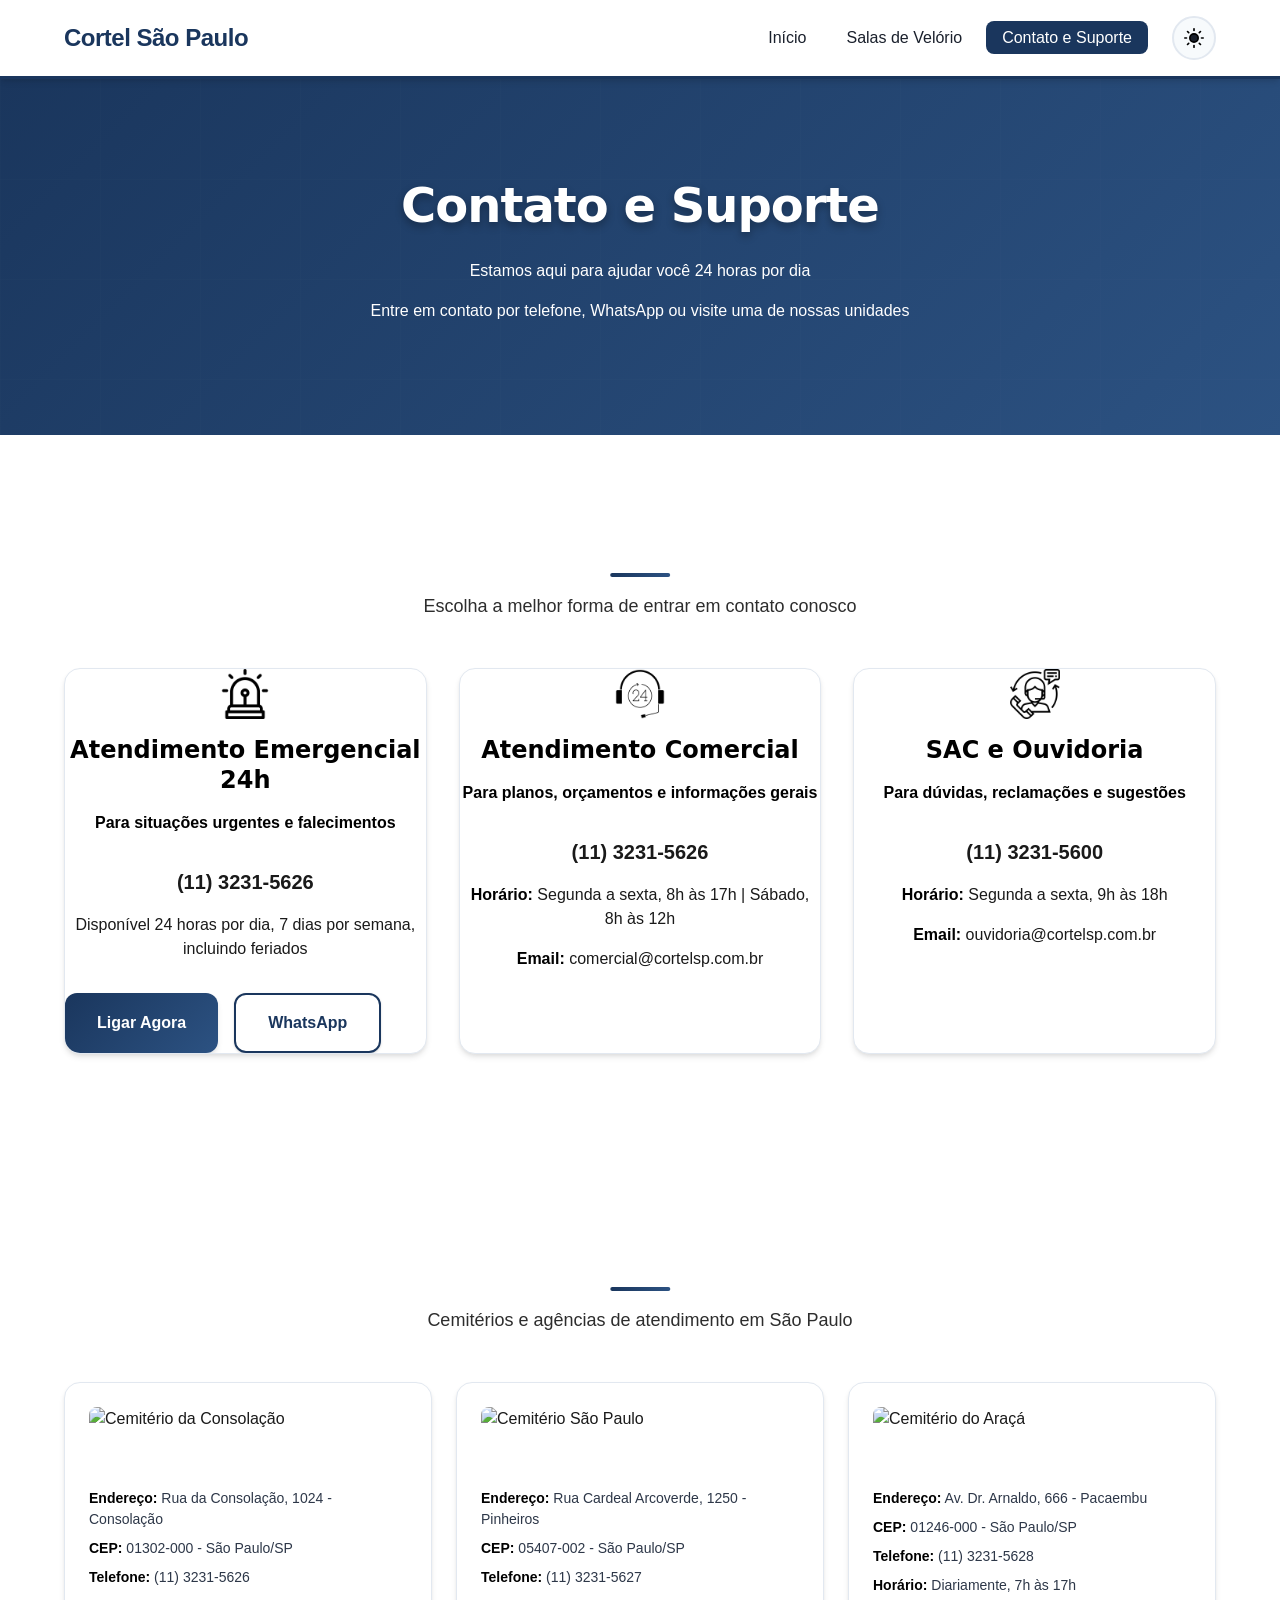
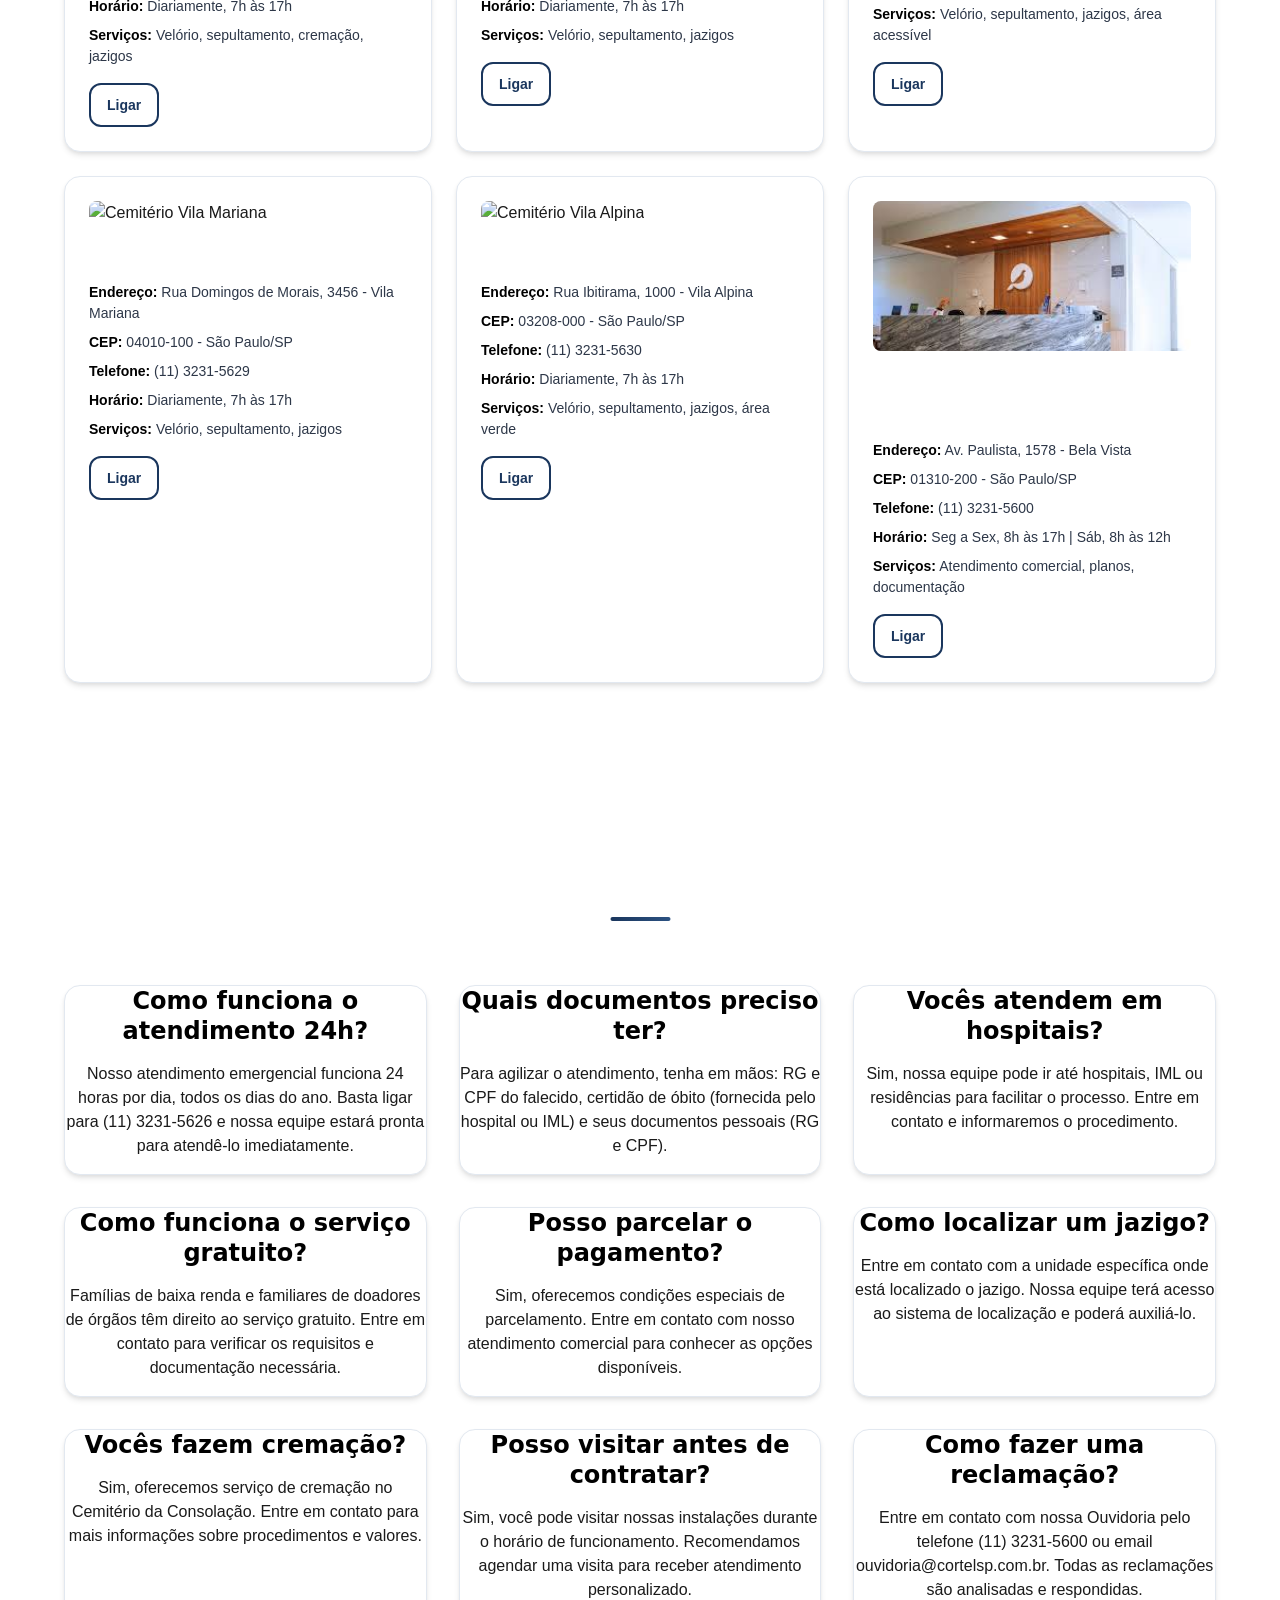
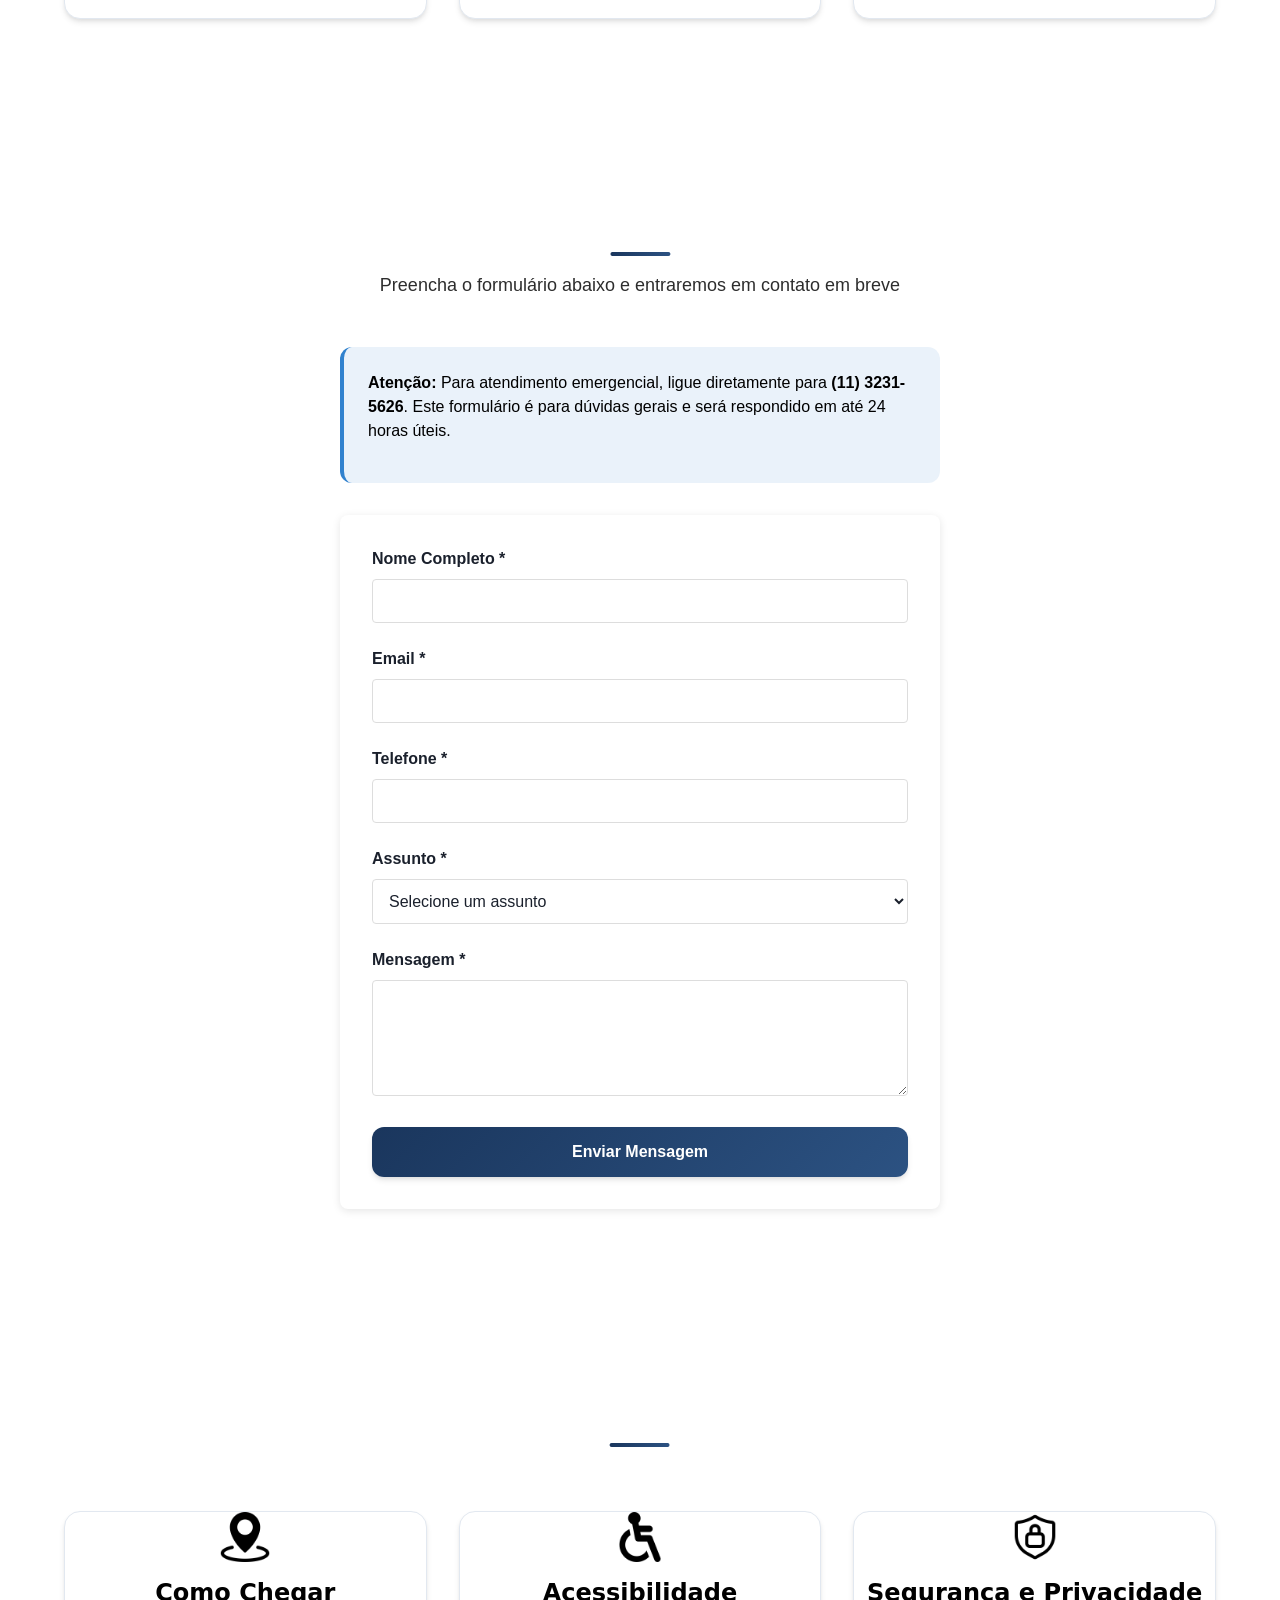
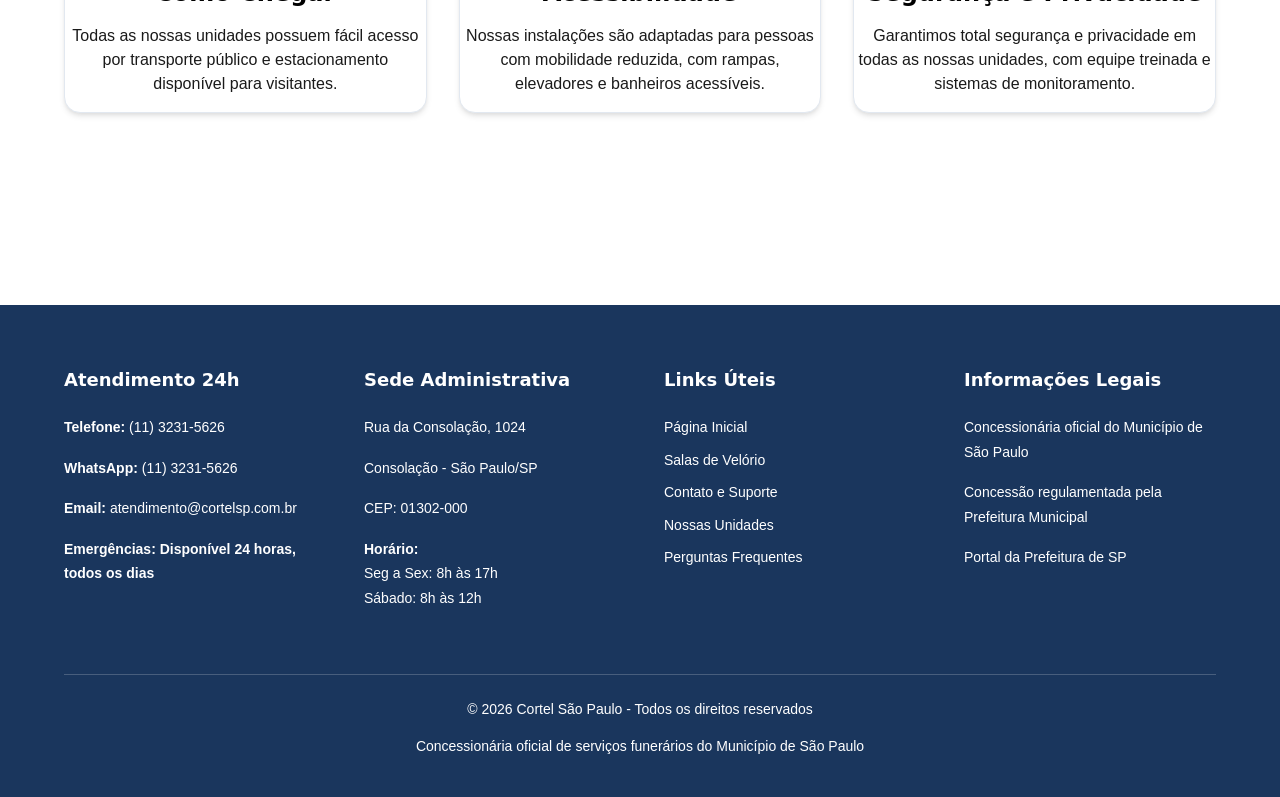
==== commit a9a1d215: "feat: atualização final do codigo" ====
--- a/contato.html
+++ b/contato.html
@@ -300,19 +300,19 @@
             
             <div class="servicos-grid">
                 <div class="servico-card">
-                    <img src="ADICIONE_URL_ICONE_TRANSPORTE" alt="Ícone Transporte" style="width: 50px; height: 50px; margin: 0 auto 1rem; display: block;">
+                    <img src="assets/images/location.png" alt="Ícone Transporte" style="width: 50px; height: 50px; margin: 0 auto 1rem; display: block;">
                     <h3>Como Chegar</h3>
                     <p>Todas as nossas unidades possuem fácil acesso por transporte público e estacionamento disponível para visitantes.</p>
                 </div>
 
                 <div class="servico-card">
-                    <img src="ADICIONE_URL_ICONE_ACESSIBILIDADE" alt="Ícone Acessibilidade" style="width: 50px; height: 50px; margin: 0 auto 1rem; display: block;">
+                    <img src="assets/images/sinal-de-acessibilidade.png" alt="Ícone Acessibilidade" style="width: 50px; height: 50px; margin: 0 auto 1rem; display: block;">
                     <h3>Acessibilidade</h3>
                     <p>Nossas instalações são adaptadas para pessoas com mobilidade reduzida, com rampas, elevadores e banheiros acessíveis.</p>
                 </div>
 
                 <div class="servico-card">
-                    <img src="ADICIONE_URL_ICONE_SEGURANCA" alt="Ícone Segurança" style="width: 50px; height: 50px; margin: 0 auto 1rem; display: block;">
+                    <img src="assets/images/politica-de-privacidade.png" alt="Ícone Segurança" style="width: 50px; height: 50px; margin: 0 auto 1rem; display: block;">
                     <h3>Segurança e Privacidade</h3>
                     <p>Garantimos total segurança e privacidade em todas as nossas unidades, com equipe treinada e sistemas de monitoramento.</p>
                 </div>
--- a/css/styles.css
+++ b/css/styles.css
@@ -1,150 +1,254 @@
 /* ===================================
-   CortelSP 2.0 - Redesign Heurístico
-   Estilos Globais - Layout Melhorado
-   =================================== */
-
-/* Reset e Base */
-* {
+   CortelSP 3.0 - Design System Profissional
+   Dark Mode | Microinterações | Acessibilidade Avançada
+   =================================== */
+
+/* ===================================
+   DESIGN SYSTEM - Variáveis CSS
+   =================================== */
+
+:root {
+    /* Cores Primárias - Light Mode */
+    --color-primary: #1a365d;
+    --color-primary-light: #2c5282;
+    --color-primary-dark: #0f2744;
+    --color-secondary: #2b6cb0;
+    --color-accent: #3182ce;
+    
+    /* Cores de Superfície */
+    --color-background: #ffffff;
+    --color-surface: #f7fafc;
+    --color-surface-elevated: #ffffff;
+    --color-border: #e2e8f0;
+    --color-divider: #cbd5e0;
+    
+    /* Cores de Texto - Melhor contraste */
+    --color-text-primary: #1a202c;
+    --color-text-secondary: #2d3748;
+    --color-text-tertiary: #4a5568;
+    --color-text-inverse: #ffffff;
+    
+    /* Cores de Estado */
+    --color-success: #38a169;
+    --color-warning: #d69e2e;
+    --color-error: #e53e3e;
+    --color-info: #3182ce;
+    
+    /* Cores de Interação */
+    --color-hover: #edf2f7;
+    --color-active: #e2e8f0;
+    --color-focus: #3182ce;
+    
+    /* Tipografia */
+    --font-family-base: -apple-system, BlinkMacSystemFont, 'Segoe UI', Roboto, 'Helvetica Neue', Arial, sans-serif;
+    --font-family-heading: 'Segoe UI', system-ui, sans-serif;
+    
+    --font-size-xs: 0.75rem;      /* 12px */
+    --font-size-sm: 0.875rem;     /* 14px */
+    --font-size-base: 1rem;       /* 16px */
+    --font-size-lg: 1.125rem;     /* 18px */
+    --font-size-xl: 1.25rem;      /* 20px */
+    --font-size-2xl: 1.5rem;      /* 24px */
+    --font-size-3xl: 1.875rem;    /* 30px */
+    --font-size-4xl: 2.25rem;     /* 36px */
+    --font-size-5xl: 3rem;        /* 48px */
+    
+    --font-weight-normal: 400;
+    --font-weight-medium: 500;
+    --font-weight-semibold: 600;
+    --font-weight-bold: 700;
+    --font-weight-extrabold: 800;
+    
+    --line-height-tight: 1.25;
+    --line-height-normal: 1.5;
+    --line-height-relaxed: 1.75;
+    
+    /* Espaçamentos */
+    --spacing-xs: 0.25rem;    /* 4px */
+    --spacing-sm: 0.5rem;     /* 8px */
+    --spacing-md: 1rem;       /* 16px */
+    --spacing-lg: 1.5rem;     /* 24px */
+    --spacing-xl: 2rem;       /* 32px */
+    --spacing-2xl: 3rem;      /* 48px */
+    --spacing-3xl: 4rem;      /* 64px */
+    --spacing-4xl: 6rem;      /* 96px */
+    
+    /* Bordas */
+    --border-radius-sm: 0.25rem;
+    --border-radius-md: 0.5rem;
+    --border-radius-lg: 0.75rem;
+    --border-radius-xl: 1rem;
+    --border-radius-full: 9999px;
+    
+    --border-width-thin: 1px;
+    --border-width-medium: 2px;
+    --border-width-thick: 4px;
+    
+    /* Sombras */
+    --shadow-xs: 0 1px 2px 0 rgba(0, 0, 0, 0.05);
+    --shadow-sm: 0 1px 3px 0 rgba(0, 0, 0, 0.1), 0 1px 2px 0 rgba(0, 0, 0, 0.06);
+    --shadow-md: 0 4px 6px -1px rgba(0, 0, 0, 0.1), 0 2px 4px -1px rgba(0, 0, 0, 0.06);
+    --shadow-lg: 0 10px 15px -3px rgba(0, 0, 0, 0.1), 0 4px 6px -2px rgba(0, 0, 0, 0.05);
+    --shadow-xl: 0 20px 25px -5px rgba(0, 0, 0, 0.1), 0 10px 10px -5px rgba(0, 0, 0, 0.04);
+    --shadow-2xl: 0 25px 50px -12px rgba(0, 0, 0, 0.25);
+    
+    /* Transições */
+    --transition-fast: 150ms cubic-bezier(0.4, 0, 0.2, 1);
+    --transition-base: 250ms cubic-bezier(0.4, 0, 0.2, 1);
+    --transition-slow: 350ms cubic-bezier(0.4, 0, 0.2, 1);
+    --transition-bounce: 500ms cubic-bezier(0.68, -0.55, 0.265, 1.55);
+    
+    /* Z-index */
+    --z-dropdown: 1000;
+    --z-sticky: 1020;
+    --z-fixed: 1030;
+    --z-modal-backdrop: 1040;
+    --z-modal: 1050;
+    --z-popover: 1060;
+    --z-tooltip: 1070;
+}
+
+/* Dark Mode Variables */
+[data-theme="dark"] {
+    --color-primary: #63b3ed;
+    --color-primary-light: #90cdf4;
+    --color-primary-dark: #4299e1;
+    --color-secondary: #4299e1;
+    --color-accent: #63b3ed;
+    
+    --color-background: #ffffff;
+    --color-surface: #ffffff;
+    --color-surface-elevated: #ffffff;
+    --color-border: #e2e8f0;
+    --color-divider: #e2e8f0;
+    
+    /* Cores de Texto - Preto no dark mode */
+    --color-text-primary: #000000;
+    --color-text-secondary: #2d3748;
+    --color-text-tertiary: #4a5568;
+    --color-text-inverse: #ffffff;
+    
+    --color-hover: #374151;
+    --color-active: #4a5568;
+    
+    --shadow-xs: 0 1px 2px 0 rgba(0, 0, 0, 0.3);
+    --shadow-sm: 0 1px 3px 0 rgba(0, 0, 0, 0.4), 0 1px 2px 0 rgba(0, 0, 0, 0.3);
+    --shadow-md: 0 4px 6px -1px rgba(0, 0, 0, 0.4), 0 2px 4px -1px rgba(0, 0, 0, 0.3);
+    --shadow-lg: 0 10px 15px -3px rgba(0, 0, 0, 0.4), 0 4px 6px -2px rgba(0, 0, 0, 0.3);
+    --shadow-xl: 0 20px 25px -5px rgba(0, 0, 0, 0.4), 0 10px 10px -5px rgba(0, 0, 0, 0.3);
+}
+
+/* ===================================
+   RESET & BASE STYLES
+   =================================== */
+
+*, *::before, *::after {
     margin: 0;
     padding: 0;
     box-sizing: border-box;
 }
 
-:root {
-    /* Paleta de cores moderna e elegante */
-    --cor-primaria: #1a365d;
-    --cor-secundaria: #2c5282;
-    --cor-destaque: #2b6cb0;
-    --cor-destaque-hover: #2c5282;
-    --cor-texto: #2d3748;
-    --cor-texto-claro: #718096;
-    --cor-fundo: #f7fafc;
-    --cor-fundo-alt: #edf2f7;
-    --cor-branco: #ffffff;
-    --cor-borda: #e2e8f0;
-    --cor-sucesso: #38a169;
-    --cor-alerta: #e53e3e;
-    --cor-gradiente-1: #1a365d;
-    --cor-gradiente-2: #2c5282;
-    
-    /* Tipografia */
-    --fonte-principal: 'Segoe UI', Tahoma, Geneva, Verdana, sans-serif;
-    --tamanho-base: 16px;
-    --tamanho-grande: 1.5rem;
-    --tamanho-medio: 1.125rem;
-    --tamanho-pequeno: 0.875rem;
-    
-    /* Espaçamentos */
-    --espacamento-xs: 0.5rem;
-    --espacamento-sm: 1rem;
-    --espacamento-md: 1.5rem;
-    --espacamento-lg: 2rem;
-    --espacamento-xl: 3rem;
-    
-    /* Sombras */
-    --sombra-leve: 0 2px 4px rgba(0,0,0,0.1);
-    --sombra-media: 0 4px 8px rgba(0,0,0,0.15);
-
-/* Cards de Informações com ícones */
-.info-card {
-    text-align: center;
-}
-
-.info-icon {
-    width: 60px;
-    height: 60px;
-    margin: 0 auto 1.5rem;
-    display: block;
-    transition: transform 0.3s ease;
-}
-
-.info-card:hover .info-icon {
-    transform: scale(1.1);
-}
-
+html {
+    font-size: 16px;
+    scroll-behavior: smooth;
+    -webkit-font-smoothing: antialiased;
+    -moz-osx-font-smoothing: grayscale;
 }
 
 body {
-    font-family: var(--fonte-principal);
-    font-size: var(--tamanho-base);
-    line-height: 1.7;
-    color: var(--cor-texto);
-    background: linear-gradient(to bottom, var(--cor-fundo) 0%, var(--cor-branco) 100%);
+    font-family: var(--font-family-base);
+    font-size: var(--font-size-base);
+    line-height: var(--line-height-normal);
+    color: var(--color-text-primary);
+    background-color: var(--color-background);
+    transition: background-color var(--transition-base), color var(--transition-base);
     min-height: 100vh;
 }
 
-/* Tipografia */
+/* ===================================
+   TIPOGRAFIA
+   =================================== */
+
 h1, h2, h3, h4, h5, h6 {
-    color: var(--cor-primaria);
-    font-weight: 600;
-    line-height: 1.3;
-    margin-bottom: var(--espacamento-sm);
-}
-
-h1 { font-size: 2rem; }
-h2 { font-size: 1.75rem; }
-h3 { font-size: 1.5rem; }
-h4 { font-size: 1.25rem; }
+    font-family: var(--font-family-heading);
+    font-weight: var(--font-weight-bold);
+    line-height: var(--line-height-tight);
+    color: var(--color-text-primary);
+    margin-bottom: var(--spacing-md);
+}
+
+[data-theme="dark"] h1,
+[data-theme="dark"] h2,
+[data-theme="dark"] h3,
+[data-theme="dark"] h4,
+[data-theme="dark"] h5,
+[data-theme="dark"] h6 {
+    color: var(--color-text-primary);
+}
+
+h1 { font-size: var(--font-size-4xl); }
+h2 { font-size: var(--font-size-3xl); }
+h3 { font-size: var(--font-size-2xl); }
+h4 { font-size: var(--font-size-xl); }
+h5 { font-size: var(--font-size-lg); }
+h6 { font-size: var(--font-size-base); }
 
 p {
-    margin-bottom: var(--espacamento-sm);
+    margin-bottom: var(--spacing-md);
+    color: var(--color-text-secondary);
 }
 
 a {
-    color: var(--cor-destaque);
+    color: var(--color-primary);
     text-decoration: none;
-    transition: color 0.3s ease;
+    transition: color var(--transition-fast);
 }
 
 a:hover {
-    color: var(--cor-primaria);
-    text-decoration: underline;
-}
-
-/* Container */
+    color: var(--color-primary-light);
+}
+
+a:focus-visible {
+    outline: 2px solid var(--color-focus);
+    outline-offset: 2px;
+    border-radius: var(--border-radius-sm);
+}
+
+/* ===================================
+   LAYOUT
+   =================================== */
+
 .container {
+    width: 100%;
     max-width: 1200px;
     margin: 0 auto;
-    padding: 0 var(--espacamento-md);
-}
-
-/* Header e Navegação - Design Melhorado */
+    padding: 0 var(--spacing-lg);
+}
+
+section {
+    padding: var(--spacing-4xl) 0;
+}
+
+/* ===================================
+   HEADER & NAVIGATION
+   =================================== */
+
 header {
-    background-color: var(--cor-branco);
-    box-shadow: 0 4px 12px rgba(0, 0, 0, 0.08);
+    background-color: var(--color-surface-elevated);
+    box-shadow: var(--shadow-md);
     position: sticky;
     top: 0;
-    z-index: 1000;
-    border-bottom: 3px solid var(--cor-destaque);
-}
-
-.header-top {
-    background: linear-gradient(135deg, var(--cor-gradiente-1) 0%, var(--cor-gradiente-2) 100%);
-    color: var(--cor-branco);
-    padding: var(--espacamento-sm) 0;
-    font-size: var(--tamanho-pequeno);
-}
-
-.header-top .container {
-    display: flex;
-    justify-content: space-between;
-    align-items: center;
-    flex-wrap: wrap;
-}
-
-.emergencia {
-    display: flex;
-    align-items: center;
-    gap: var(--espacamento-xs);
-    font-weight: 600;
-}
-
-.emergencia-icon {
-    font-size: 1.2rem;
+    z-index: var(--z-sticky);
+    transition: all var(--transition-base);
+    border-bottom: 3px solid var(--color-primary);
+}
+
+[data-theme="dark"] header {
+    background-color: #ffffff;
 }
 
 .header-main {
-    padding: var(--espacamento-sm) 0;
+    padding: var(--spacing-md) 0;
 }
 
 .header-content {
@@ -154,58 +258,190 @@
 }
 
 .logo {
-    font-size: 1.75rem;
-    font-weight: 800;
-    color: var(--cor-primaria);
+    font-size: var(--font-size-2xl);
+    font-weight: var(--font-weight-extrabold);
+    color: var(--color-primary);
     letter-spacing: -0.5px;
-    transition: all 0.3s ease;
+    transition: all var(--transition-fast);
+    display: flex;
+    align-items: center;
+    gap: var(--spacing-sm);
+}
+
+[data-theme="dark"] .logo {
+    color: #000000;
 }
 
 .logo:hover {
-    text-decoration: none;
-    color: var(--cor-destaque);
+    color: var(--color-primary-light);
     transform: scale(1.02);
 }
 
+[data-theme="dark"] .logo:hover {
+    color: var(--color-primary);
+}
+
+.logo:focus-visible {
+    outline: 2px solid var(--color-focus);
+    outline-offset: 4px;
+}
+
+/* Dark Mode Toggle */
+.theme-toggle {
+    background: var(--color-surface);
+    border: 2px solid var(--color-border);
+    border-radius: var(--border-radius-full);
+    padding: var(--spacing-sm);
+    cursor: pointer;
+    transition: all var(--transition-base);
+    display: flex;
+    align-items: center;
+    justify-content: center;
+    width: 44px;
+    height: 44px;
+    margin-left: var(--spacing-md);
+}
+
+.theme-toggle:hover {
+    background: var(--color-hover);
+    transform: rotate(15deg) scale(1.1);
+}
+
+.theme-toggle:active {
+    transform: rotate(15deg) scale(0.95);
+}
+
+.theme-toggle:focus-visible {
+    outline: 2px solid var(--color-focus);
+    outline-offset: 2px;
+}
+
+.theme-toggle svg {
+    width: 20px;
+    height: 20px;
+    fill: var(--color-text-primary);
+    transition: all var(--transition-base);
+}
+
+/* Navigation */
 nav ul {
     display: flex;
     list-style: none;
-    gap: var(--espacamento-md);
+    gap: var(--spacing-sm);
+    align-items: center;
 }
 
 nav a {
-    color: var(--cor-texto);
-    font-weight: 500;
-    padding: var(--espacamento-xs) var(--espacamento-sm);
-    border-radius: 4px;
-    transition: all 0.3s ease;
-}
-
-nav a:hover,
+    color: var(--color-text-primary);
+    font-weight: var(--font-weight-medium);
+    padding: var(--spacing-sm) var(--spacing-md);
+    border-radius: var(--border-radius-md);
+    transition: all var(--transition-fast);
+    position: relative;
+    overflow: hidden;
+}
+
+[data-theme="dark"] nav a {
+    color: #000000;
+}
+
+nav a::before {
+    content: '';
+    position: absolute;
+    bottom: 0;
+    left: 50%;
+    width: 0;
+    height: 2px;
+    background: var(--color-primary);
+    transition: all var(--transition-base);
+    transform: translateX(-50%);
+}
+
+nav a:hover::before,
+nav a.active::before {
+    width: 80%;
+}
+
+nav a:hover {
+    background-color: var(--color-hover);
+    color: var(--color-primary);
+}
+
 nav a.active {
-    background-color: var(--cor-destaque);
-    color: var(--cor-branco);
-    text-decoration: none;
+    background-color: var(--color-primary);
+    color: var(--color-text-inverse);
+}
+
+nav a:focus-visible {
+    outline: 2px solid var(--color-focus);
+    outline-offset: 2px;
 }
 
 /* Menu Mobile */
 .menu-toggle {
     display: none;
     background: none;
-    border: none;
-    font-size: 1.5rem;
+    border: 2px solid var(--color-border);
+    border-radius: var(--border-radius-md);
+    padding: var(--spacing-sm);
     cursor: pointer;
-    color: var(--cor-primaria);
-}
-
-/* Hero Section - Design Moderno com Imagem */
+    color: var(--color-text-primary);
+    font-size: var(--font-size-2xl);
+    width: 44px;
+    height: 44px;
+    align-items: center;
+    justify-content: center;
+    transition: all var(--transition-fast);
+}
+
+[data-theme="dark"] .menu-toggle {
+    color: #000000;
+    border-color: #e2e8f0;
+}
+
+.menu-toggle:hover {
+    background: var(--color-hover);
+    border-color: var(--color-primary);
+    transform: scale(1.05);
+}
+
+.menu-toggle:active {
+    transform: scale(0.95);
+}
+
+.menu-toggle:focus-visible {
+    outline: 2px solid var(--color-focus);
+    outline-offset: 2px;
+}
+
+/* ===================================
+   HERO SECTION
+   =================================== */
+
 .hero {
-    background: linear-gradient(135deg, var(--cor-gradiente-1) 0%, var(--cor-gradiente-2) 100%);
-    color: var(--cor-branco);
-    padding: 4rem 0;
+    background: linear-gradient(135deg, var(--color-primary) 0%, var(--color-primary-light) 100%);
+    color: var(--color-text-inverse);
+    padding: var(--spacing-4xl) 0;
     text-align: center;
     position: relative;
     overflow: hidden;
+}
+
+.hero::before {
+    content: '';
+    position: absolute;
+    top: 0;
+    left: 0;
+    right: 0;
+    bottom: 0;
+    background: url('data:image/svg+xml,<svg width="100" height="100" xmlns="http://www.w3.org/2000/svg"><defs><pattern id="grid" width="100" height="100" patternUnits="userSpaceOnUse"><path d="M 100 0 L 0 0 0 100" fill="none" stroke="rgba(255,255,255,0.05)" stroke-width="1"/></pattern></defs><rect width="100%" height="100%" fill="url(%23grid)"/></svg>');
+    opacity: 0.3;
+    animation: gridMove 20s linear infinite;
+}
+
+@keyframes gridMove {
+    0% { transform: translate(0, 0); }
+    100% { transform: translate(100px, 100px); }
 }
 
 .hero-home {
@@ -213,7 +449,7 @@
     min-height: 600px;
     display: flex;
     align-items: center;
-    padding: 6rem 0;
+    padding: var(--spacing-4xl) 0;
 }
 
 .hero-overlay {
@@ -222,7 +458,7 @@
     left: 0;
     right: 0;
     bottom: 0;
-    background: linear-gradient(135deg, rgba(26, 54, 93, 0.85) 0%, rgba(44, 82, 130, 0.75) 100%);
+    background: linear-gradient(135deg, rgba(26, 54, 93, 0.9) 0%, rgba(44, 82, 130, 0.85) 100%);
     z-index: 1;
 }
 
@@ -235,14 +471,26 @@
     display: flex;
     align-items: center;
     justify-content: center;
-    margin-bottom: 2rem;
+    margin-bottom: var(--spacing-2xl);
+    animation: fadeInDown 0.8s ease-out;
+}
+
+@keyframes fadeInDown {
+    from {
+        opacity: 0;
+        transform: translateY(-30px);
+    }
+    to {
+        opacity: 1;
+        transform: translateY(0);
+    }
 }
 
 .logo-image {
     max-width: 250px;
     height: auto;
     filter: brightness(0) invert(1);
-    transition: transform 0.3s ease;
+    transition: transform var(--transition-base);
 }
 
 .logo-image:hover {
@@ -250,109 +498,78 @@
 }
 
 .hero h1 {
-    color: var(--cor-branco);
-    font-size: 3.5rem;
-    margin-bottom: var(--espacamento-md);
-    font-weight: 800;
+    color: var(--color-text-inverse);
+    font-size: var(--font-size-5xl);
+    margin-bottom: var(--spacing-lg);
+    font-weight: var(--font-weight-extrabold);
     letter-spacing: -1px;
     text-shadow: 0 4px 8px rgba(0,0,0,0.3);
+    animation: fadeInUp 0.8s ease-out 0.2s both;
+}
+
+@keyframes fadeInUp {
+    from {
+        opacity: 0;
+        transform: translateY(30px);
+    }
+    to {
+        opacity: 1;
+        transform: translateY(0);
+    }
 }
 
 .hero-subtitle {
-    font-size: 1.25rem;
-    margin-bottom: 0.5rem;
+    font-size: var(--font-size-xl);
+    margin-bottom: var(--spacing-sm);
     opacity: 0.95;
-    font-weight: 300;
+    font-weight: var(--font-weight-normal);
+    animation: fadeInUp 0.8s ease-out 0.4s both;
 }
 
 .hero-highlight {
-    font-size: 1.5rem;
-    margin-bottom: 3rem;
-    font-weight: 600;
+    font-size: var(--font-size-2xl);
+    margin-bottom: var(--spacing-3xl);
+    font-weight: var(--font-weight-semibold);
     text-shadow: 0 2px 4px rgba(0,0,0,0.2);
+    animation: fadeInUp 0.8s ease-out 0.6s both;
 }
 
 .hero-cta-box {
     background: rgba(255, 255, 255, 0.1);
     backdrop-filter: blur(10px);
-    border-radius: 16px;
-    padding: 2rem;
+    border-radius: var(--border-radius-xl);
+    padding: var(--spacing-2xl);
     max-width: 400px;
     margin: 0 auto;
     border: 1px solid rgba(255, 255, 255, 0.2);
+    animation: fadeInUp 0.8s ease-out 0.8s both;
+    transition: all var(--transition-base);
+}
+
+.hero-cta-box:hover {
+    transform: translateY(-4px);
+    box-shadow: var(--shadow-2xl);
 }
 
 .hero-cta-box h3 {
-    color: var(--cor-branco);
-    font-size: 1.5rem;
-    margin-bottom: 1.5rem;
-    font-weight: 600;
-}
-
-.btn-hero-primary {
-    background: #1a365d;
-    color: var(--cor-branco);
-    padding: 1rem 2rem;
-    font-size: 1.25rem;
-    font-weight: 700;
-    border-radius: 50px;
-    display: block;
-    margin-bottom: 1rem;
-    border: 2px solid var(--cor-branco);
-    transition: all 0.3s ease;
-}
-
-.btn-hero-primary:hover {
-    background: var(--cor-branco);
-    color: #1a365d;
-    transform: translateY(-2px);
-    box-shadow: 0 8px 16px rgba(0,0,0,0.3);
-}
-
-.btn-hero-secondary {
-    background: #25d366;
-    color: var(--cor-branco);
-    padding: 1rem 2rem;
-    font-size: 1.125rem;
-    font-weight: 600;
-    border-radius: 50px;
-    display: block;
-    transition: all 0.3s ease;
-}
-
-.btn-hero-secondary:hover {
-    background: #20bd5a;
-    transform: translateY(-2px);
-    box-shadow: 0 8px 16px rgba(0,0,0,0.3);
-}
-
-.hero-cta-footer {
-    margin-top: 1.5rem;
-    font-size: 0.875rem;
-    opacity: 0.9;
-    cursor: pointer;
-    transition: opacity 0.3s ease;
-}
-
-.hero-cta-footer:hover {
-    opacity: 1;
-    text-decoration: underline;
-}
-
-.hero p {
-    font-size: 1.25rem;
-    margin-bottom: var(--espacamento-md);
-    opacity: 0.95;
-    font-weight: 300;
-}
-
-/* Selos Institucionais Oficiais no Hero */
+    color: var(--color-text-inverse);
+    font-size: var(--font-size-2xl);
+    margin-bottom: var(--spacing-lg);
+    font-weight: var(--font-weight-semibold);
+}
+
 .hero-badges-official {
     position: absolute;
-    bottom: 2rem;
-    left: 2rem;
+    bottom: var(--spacing-2xl);
+    left: var(--spacing-2xl);
     z-index: 3;
-    transition: transform 0.3s ease;
+    transition: transform var(--transition-base);
+    animation: fadeIn 1s ease-out 1s both;
+}
+
+@keyframes fadeIn {
+    from { opacity: 0; }
+    to { opacity: 1; }
 }
 
 .hero-badges-official:hover {
@@ -363,397 +580,561 @@
     max-width: 300px;
     height: auto;
     display: block;
-    filter: drop-shadow(0 4px 8px rgba(0, 0, 0, 0.2));
-}
-
-/* Seções */
-section {
-    padding: var(--espacamento-xl) 0;
-}
-
-.section-title {
+    filter: drop-shadow(0 4px 8px rgba(0, 0, 0, 0.3));
+}
+
+/* ===================================
+   BUTTONS - Microinterações
+   =================================== */
+
+.btn {
+    display: inline-flex;
+    align-items: center;
+    justify-content: center;
+    gap: var(--spacing-sm);
+    padding: var(--spacing-md) var(--spacing-xl);
+    font-size: var(--font-size-base);
+    font-weight: var(--font-weight-semibold);
     text-align: center;
-    margin-bottom: var(--espacamento-lg);
-}
-
-.section-subtitle {
-    text-align: center;
-    color: var(--cor-texto-claro);
-    margin-bottom: var(--espacamento-xl);
-}
-
-/* Cards de Serviços */
+    text-decoration: none;
+    border-radius: var(--border-radius-lg);
+    border: none;
+    cursor: pointer;
+    transition: all var(--transition-base);
+    min-width: 44px;
+    min-height: 44px;
+    position: relative;
+    overflow: hidden;
+}
+
+.btn::before {
+    content: '';
+    position: absolute;
+    top: 50%;
+    left: 50%;
+    width: 0;
+    height: 0;
+    border-radius: 50%;
+    background: rgba(255, 255, 255, 0.3);
+    transform: translate(-50%, -50%);
+    transition: width var(--transition-base), height var(--transition-base);
+}
+
+.btn:active::before {
+    width: 300px;
+    height: 300px;
+}
+
+.btn:focus-visible {
+    outline: 2px solid var(--color-focus);
+    outline-offset: 2px;
+}
+
+.btn-primary {
+    background: linear-gradient(135deg, var(--color-primary) 0%, var(--color-primary-light) 100%);
+    color: var(--color-text-inverse);
+    box-shadow: var(--shadow-md);
+}
+
+.btn-primary:hover {
+    transform: translateY(-2px);
+    box-shadow: var(--shadow-lg);
+}
+
+.btn-primary:active {
+    transform: translateY(0);
+}
+
+.btn-secondary {
+    background: var(--color-surface-elevated);
+    color: var(--color-primary);
+    border: 2px solid var(--color-primary);
+    box-shadow: var(--shadow-sm);
+}
+
+.btn-secondary:hover {
+    background: var(--color-primary);
+    color: var(--color-text-inverse);
+    transform: translateY(-2px);
+    box-shadow: var(--shadow-md);
+}
+
+.btn-hero-primary {
+    background: var(--color-primary-dark);
+    color: var(--color-text-inverse);
+    padding: var(--spacing-lg) var(--spacing-2xl);
+    font-size: var(--font-size-xl);
+    font-weight: var(--font-weight-bold);
+    border-radius: var(--border-radius-full);
+    display: block;
+    margin-bottom: var(--spacing-md);
+    border: 2px solid var(--color-text-inverse);
+    transition: all var(--transition-bounce);
+}
+
+.btn-hero-primary:hover {
+    background: var(--color-text-inverse);
+    color: var(--color-primary-dark);
+    transform: translateY(-4px) scale(1.02);
+    box-shadow: var(--shadow-xl);
+}
+
+.btn-hero-secondary {
+    background: #25d366;
+    color: var(--color-text-inverse);
+    padding: var(--spacing-lg) var(--spacing-2xl);
+    font-size: var(--font-size-lg);
+    font-weight: var(--font-weight-semibold);
+    border-radius: var(--border-radius-full);
+    display: block;
+    transition: all var(--transition-bounce);
+}
+
+.btn-hero-secondary:hover {
+    background: #20bd5a;
+    transform: translateY(-4px) scale(1.02);
+    box-shadow: var(--shadow-xl);
+}
+
+.btn-outline {
+    background-color: transparent;
+    border: 2px solid var(--color-primary);
+    color: var(--color-primary);
+}
+
+.btn-outline:hover {
+    background-color: var(--color-primary);
+    color: var(--color-text-inverse);
+}
+
+.btn-group {
+    display: flex;
+    gap: var(--spacing-md);
+    flex-wrap: wrap;
+}
+
+/* ===================================
+   CARDS - Microinterações
+   =================================== */
+
 .servicos-grid {
     display: grid;
     grid-template-columns: repeat(auto-fit, minmax(300px, 1fr));
-    gap: var(--espacamento-lg);
-    margin-top: var(--espacamento-lg);
+    gap: var(--spacing-xl);
+    margin-top: var(--spacing-2xl);
 }
 
 .servico-card {
-    background: var(--cor-branco);
-    border-radius: 12px;
-    box-shadow: 0 4px 6px rgba(0, 0, 0, 0.07);
-    transition: all 0.3s cubic-bezier(0.4, 0, 0.2, 1);
-    border: 1px solid var(--cor-borda);
+    background: var(--color-surface-elevated);
+    border-radius: var(--border-radius-xl);
+    box-shadow: var(--shadow-md);
+    transition: all var(--transition-base);
+    border: 1px solid var(--color-border);
     overflow: hidden;
     display: flex;
     flex-direction: column;
+    position: relative;
+}
+
+.servico-card::before {
+    content: '';
+    position: absolute;
+    top: 0;
+    left: 0;
+    right: 0;
+    height: 4px;
+    background: linear-gradient(90deg, var(--color-primary), var(--color-primary-light));
+    transform: scaleX(0);
+    transition: transform var(--transition-base);
+}
+
+.servico-card:hover::before {
+    transform: scaleX(1);
 }
 
 .servico-card:hover {
     transform: translateY(-8px);
-    box-shadow: 0 12px 24px rgba(0, 0, 0, 0.15);
-    border-color: var(--cor-destaque);
-}
-
-/* Imagem no topo do card */
+    box-shadow: var(--shadow-xl);
+    border-color: var(--color-primary);
+}
+
+.servico-card:focus-within {
+    outline: 2px solid var(--color-focus);
+    outline-offset: 2px;
+}
+
 .servico-image {
     width: 100%;
     height: 200px;
     overflow: hidden;
     position: relative;
-    background: var(--cor-fundo-alt);
+    background: var(--color-surface);
 }
 
 .card-image {
     width: 100%;
     height: 100%;
     object-fit: cover;
-    transition: transform 0.3s ease;
+    transition: transform var(--transition-slow);
 }
 
 .servico-card:hover .card-image {
-    transform: scale(1.05);
-}
-
-/* Conteúdo do card */
+    transform: scale(1.1);
+}
+
 .servico-content {
-    padding: var(--espacamento-lg);
+    padding: var(--spacing-xl);
     flex: 1;
     display: flex;
     flex-direction: column;
 }
 
 .servico-content h3 {
-    margin-bottom: var(--espacamento-sm);
-    color: var(--cor-primaria);
+    margin-bottom: var(--spacing-md);
+    color: var(--color-text-primary);
+    transition: color var(--transition-fast);
+    font-weight: var(--font-weight-bold);
+}
+
+.servico-card:hover .servico-content h3 {
+    color: var(--color-primary);
 }
 
 .servico-content p {
-    color: var(--cor-texto-claro);
-    margin-bottom: var(--espacamento-sm);
+    color: var(--color-text-secondary);
+    margin-bottom: var(--spacing-md);
     flex: 1;
+    line-height: var(--line-height-relaxed);
+}
+
+[data-theme="dark"] .servico-content p {
+    color: var(--color-text-secondary);
 }
 
 .servico-destaque {
-    font-weight: 600;
-    color: var(--cor-destaque) !important;
-    margin-bottom: var(--espacamento-md) !important;
-}
-
-.servico-content .btn-group {
-    margin-top: auto;
-}
-
-/* Botões - CTAs Consistentes (Resolve violação #04) */
-.btn {
+    font-weight: var(--font-weight-semibold);
+    color: var(--color-primary) !important;
+    margin-bottom: var(--spacing-lg) !important;
+}
+
+/* ===================================
+   SECTION STYLES
+   =================================== */
+
+.section-title {
+    text-align: center;
+    margin-bottom: var(--spacing-lg);
+    position: relative;
     display: inline-block;
-    padding: 12px 24px;
-    font-size: var(--tamanho-base);
-    font-weight: 600;
+    left: 50%;
+    transform: translateX(-50%);
+}
+
+.section-title::after {
+    content: '';
+    position: absolute;
+    bottom: -8px;
+    left: 50%;
+    transform: translateX(-50%);
+    width: 60px;
+    height: 4px;
+    background: linear-gradient(90deg, var(--color-primary), var(--color-primary-light));
+    border-radius: var(--border-radius-full);
+}
+
+.section-subtitle {
     text-align: center;
-    text-decoration: none;
-    border-radius: 6px;
-    border: none;
-    cursor: pointer;
-    transition: all 0.3s ease;
-    min-width: 44px; /* Acessibilidade mobile */
-    min-height: 44px;
-}
-
-.btn-primary {
-    background: linear-gradient(135deg, var(--cor-destaque) 0%, var(--cor-destaque-hover) 100%);
-    color: var(--cor-branco);
-    box-shadow: 0 4px 6px rgba(43, 108, 176, 0.3);
-}
-
-.btn-primary:hover {
-    background: linear-gradient(135deg, var(--cor-destaque-hover) 0%, var(--cor-primaria) 100%);
-    text-decoration: none;
-    transform: translateY(-2px);
-    box-shadow: 0 6px 12px rgba(43, 108, 176, 0.4);
-}
-
-.btn-secondary {
-    background: var(--cor-branco);
-    color: var(--cor-destaque);
-    border: 2px solid var(--cor-destaque);
-    box-shadow: 0 2px 4px rgba(0, 0, 0, 0.1);
-}
-
-.btn-secondary:hover {
-    background: var(--cor-destaque);
-    color: var(--cor-branco);
-    text-decoration: none;
-    transform: translateY(-2px);
-    box-shadow: 0 4px 8px rgba(43, 108, 176, 0.3);
-}
-
-.btn-outline {
-    background-color: transparent;
-    border: 2px solid var(--cor-destaque);
-    color: var(--cor-destaque);
-}
-
-.btn-outline:hover {
-    background-color: var(--cor-destaque);
-    color: var(--cor-branco);
-    text-decoration: none;
-}
-
-.btn-group {
+    color: var(--color-text-secondary);
+    margin-bottom: var(--spacing-2xl);
+    font-size: var(--font-size-lg);
+}
+
+/* ===================================
+   ALERTS
+   =================================== */
+
+.alerta {
+    padding: var(--spacing-lg);
+    border-radius: var(--border-radius-lg);
+    margin-bottom: var(--spacing-lg);
+    border-left: 4px solid;
+    animation: slideInLeft 0.5s ease-out;
+}
+
+.alerta h3,
+.alerta h4 {
+    font-weight: var(--font-weight-bold);
+    margin-bottom: var(--spacing-md);
+}
+
+.alerta strong {
+    font-weight: var(--font-weight-bold);
+}
+
+@keyframes slideInLeft {
+    from {
+        opacity: 0;
+        transform: translateX(-20px);
+    }
+    to {
+        opacity: 1;
+        transform: translateX(0);
+    }
+}
+
+.alerta-info {
+    background-color: rgba(49, 130, 206, 0.1);
+    border-color: var(--color-info);
+    color: var(--color-text-primary);
+}
+
+[data-theme="dark"] .alerta-info {
+    background-color: rgba(99, 179, 237, 0.15);
+    border-color: var(--color-primary);
+}
+
+.alerta-sucesso {
+    background-color: rgba(56, 161, 105, 0.1);
+    border-color: var(--color-success);
+    color: var(--color-text-primary);
+}
+
+[data-theme="dark"] .alerta-sucesso {
+    background-color: rgba(56, 161, 105, 0.15);
+}
+
+/* ===================================
+   FOOTER
+   =================================== */
+
+footer {
+    background-color: var(--color-primary);
+    color: var(--color-text-inverse);
+    padding: var(--spacing-3xl) 0 var(--spacing-lg);
+    margin-top: var(--spacing-4xl);
+}
+
+.footer-content {
+    display: grid;
+    grid-template-columns: repeat(auto-fit, minmax(250px, 1fr));
+    gap: var(--spacing-2xl);
+    margin-bottom: var(--spacing-2xl);
+}
+
+.footer-section h3 {
+    color: var(--color-text-inverse);
+    margin-bottom: var(--spacing-lg);
+    font-size: var(--font-size-lg);
+}
+
+.footer-section p,
+.footer-section a {
+    color: rgba(255, 255, 255, 0.9);
+    font-size: var(--font-size-sm);
+    line-height: var(--line-height-relaxed);
+}
+
+.footer-section a:hover {
+    color: var(--color-text-inverse);
+    text-decoration: underline;
+}
+
+.footer-section ul {
+    list-style: none;
+}
+
+.footer-section ul li {
+    margin-bottom: var(--spacing-sm);
+}
+
+.footer-bottom {
+    border-top: 1px solid rgba(255, 255, 255, 0.2);
+    padding-top: var(--spacing-lg);
+    text-align: center;
+    font-size: var(--font-size-sm);
+    color: rgba(255, 255, 255, 0.8);
+}
+
+/* ===================================
+   GALERIA
+   =================================== */
+
+.galeria {
+    display: grid;
+    grid-template-columns: repeat(auto-fit, minmax(280px, 1fr));
+    gap: var(--spacing-xl);
+    margin-top: var(--spacing-2xl);
+}
+
+.galeria-item {
+    position: relative;
+    border-radius: var(--border-radius-xl);
+    overflow: hidden;
+    box-shadow: var(--shadow-md);
+    background: var(--color-surface-elevated);
+    transition: all var(--transition-base);
+}
+
+.galeria-item:hover {
+    transform: translateY(-4px);
+    box-shadow: var(--shadow-xl);
+}
+
+.galeria-imagem {
+    width: 100%;
+    height: 250px;
+    background: var(--color-surface);
     display: flex;
-    gap: var(--espacamento-sm);
-    flex-wrap: wrap;
-}
-
-/* Informações de Contato - Labels Claros (Resolve violação #07) */
+    align-items: center;
+    justify-content: center;
+    overflow: hidden;
+}
+
+.galeria-imagem img {
+    width: 100%;
+    height: 100%;
+    object-fit: cover;
+    transition: transform var(--transition-slow);
+}
+
+.galeria-item:hover .galeria-imagem img {
+    transform: scale(1.1);
+}
+
+.galeria-info {
+    padding: var(--spacing-lg);
+}
+
+.galeria-info h3 {
+    font-size: var(--font-size-lg);
+    margin-bottom: var(--spacing-sm);
+}
+
+.galeria-info p {
+    font-size: var(--font-size-sm);
+    color: var(--color-text-secondary);
+}
+
+/* ===================================
+   CONTATO
+   =================================== */
+
 .contato-info {
-    background: var(--cor-branco);
-    padding: var(--espacamento-lg);
-    border-radius: 8px;
-    box-shadow: var(--sombra-leve);
-    margin-bottom: var(--espacamento-md);
+    background: var(--color-surface-elevated);
+    padding: var(--spacing-xl);
+    border-radius: var(--border-radius-xl);
+    box-shadow: var(--shadow-md);
+    margin-bottom: var(--spacing-lg);
 }
 
 .contato-item {
     display: flex;
     align-items: flex-start;
-    gap: var(--espacamento-sm);
-    margin-bottom: var(--espacamento-md);
-    padding: var(--espacamento-sm);
-    border-left: 3px solid var(--cor-destaque);
+    gap: var(--spacing-md);
+    margin-bottom: var(--spacing-lg);
+    padding: var(--spacing-md);
+    border-left: 3px solid var(--color-primary);
+    transition: all var(--transition-fast);
+}
+
+.contato-item:hover {
+    background: var(--color-hover);
+    transform: translateX(4px);
 }
 
 .contato-item:last-child {
     margin-bottom: 0;
 }
 
-.contato-icon {
-    font-size: 1.5rem;
-    color: var(--cor-destaque);
-    min-width: 30px;
-}
-
 .contato-detalhes h4 {
-    margin-bottom: var(--espacamento-xs);
-    color: var(--cor-primaria);
+    margin-bottom: var(--spacing-sm);
+    color: var(--color-text-primary);
 }
 
 .contato-detalhes p {
-    margin-bottom: var(--espacamento-xs);
-    color: var(--cor-texto-claro);
+    margin-bottom: var(--spacing-xs);
+    color: var(--color-text-secondary);
 }
 
 .contato-detalhes strong {
-    color: var(--cor-texto);
-    font-size: var(--tamanho-medio);
-}
-
-/* Grid de Localização */
+    color: var(--color-text-primary);
+    font-size: var(--font-size-lg);
+}
+
+/* ===================================
+   LOCALIZACAO
+   =================================== */
+
 .localizacao-grid {
     display: grid;
     grid-template-columns: repeat(auto-fit, minmax(280px, 1fr));
-    gap: var(--espacamento-md);
-    margin-top: var(--espacamento-lg);
+    gap: var(--spacing-lg);
+    margin-top: var(--spacing-2xl);
 }
 
 .local-card {
-    background: var(--cor-branco);
-    padding: var(--espacamento-md);
-    border-radius: 8px;
-    box-shadow: var(--sombra-leve);
+    background: var(--color-surface-elevated);
+    padding: var(--spacing-lg);
+    border-radius: var(--border-radius-xl);
+    box-shadow: var(--shadow-md);
+    transition: all var(--transition-base);
+    border: 1px solid var(--color-border);
+}
+
+.local-card:hover {
+    transform: translateY(-4px);
+    box-shadow: var(--shadow-lg);
+    border-color: var(--color-primary);
 }
 
 .local-card h4 {
-    color: var(--cor-primaria);
-    margin-bottom: var(--espacamento-sm);
+    color: var(--color-text-primary);
+    margin-bottom: var(--spacing-md);
 }
 
 .local-card p {
-    font-size: var(--tamanho-pequeno);
-    color: var(--cor-texto-claro);
-    margin-bottom: var(--espacamento-xs);
-}
-
-/* Galeria de Salas */
-.galeria {
-    display: grid;
-    grid-template-columns: repeat(auto-fit, minmax(250px, 1fr));
-    gap: var(--espacamento-md);
-    margin-top: var(--espacamento-lg);
-}
-
-.galeria-item {
-    position: relative;
-    border-radius: 8px;
-    overflow: hidden;
-    box-shadow: var(--sombra-media);
-    background: var(--cor-branco);
-}
-
-.galeria-imagem {
+    font-size: var(--font-size-sm);
+    color: var(--color-text-secondary);
+    margin-bottom: var(--spacing-sm);
+}
+
+/* ===================================
+   FORMS
+   =================================== */
+
+input, textarea, select {
     width: 100%;
-    height: 250px;
-    background: linear-gradient(135deg, #e0e0e0 0%, #f5f5f5 100%);
-    display: flex;
-    align-items: center;
-    justify-content: center;
-    color: var(--cor-texto-claro);
-    font-size: var(--tamanho-pequeno);
-}
-
-.galeria-info {
-    padding: var(--espacamento-md);
-}
-
-.galeria-info h3 {
-    font-size: var(--tamanho-medio);
-    margin-bottom: var(--espacamento-xs);
-}
-
-.galeria-info p {
-    font-size: var(--tamanho-pequeno);
-    color: var(--cor-texto-claro);
-}
-
-/* Footer - Completo (Resolve violação #10) */
-footer {
-    background-color: var(--cor-primaria);
-    color: var(--cor-branco);
-    padding: var(--espacamento-xl) 0 var(--espacamento-md);
-}
-
-.footer-content {
-    display: grid;
-    grid-template-columns: repeat(auto-fit, minmax(250px, 1fr));
-    gap: var(--espacamento-lg);
-    margin-bottom: var(--espacamento-lg);
-}
-
-.footer-section h3 {
-    color: var(--cor-branco);
-    margin-bottom: var(--espacamento-md);
-    font-size: var(--tamanho-medio);
-}
-
-.footer-section p,
-.footer-section a {
-    color: rgba(255, 255, 255, 0.9);
-    font-size: var(--tamanho-pequeno);
-    line-height: 1.8;
-}
-
-.footer-section a:hover {
-    color: var(--cor-branco);
-}
-
-.footer-section ul {
-    list-style: none;
-}
-
-.footer-section ul li {
-    margin-bottom: var(--espacamento-xs);
-}
-
-.footer-bottom {
-    border-top: 1px solid rgba(255, 255, 255, 0.2);
-    padding-top: var(--espacamento-md);
-    text-align: center;
-    font-size: var(--tamanho-pequeno);
-    color: rgba(255, 255, 255, 0.8);
-}
-
-/* Alertas e Avisos */
-.alerta {
-    padding: var(--espacamento-md);
-    border-radius: 6px;
-    margin-bottom: var(--espacamento-md);
-    border-left: 4px solid;
-}
-
-.alerta-info {
-    background-color: #e3f2fd;
-    border-color: var(--cor-destaque);
-    color: #1565c0;
-}
-
-.alerta-sucesso {
-    background-color: #e8f5e9;
-    border-color: var(--cor-sucesso);
-    color: #2e7d32;
-}
-
-/* Responsividade Mobile-First */
-@media (max-width: 768px) {
-    :root {
-        --tamanho-base: 15px;
-    }
-    
-    .menu-toggle {
-        display: block;
-    }
-    
-    nav {
-        display: none;
-        position: absolute;
-        top: 100%;
-        left: 0;
-        right: 0;
-        background: var(--cor-branco);
-        box-shadow: var(--sombra-media);
-    }
-    
-    nav.active {
-        display: block;
-    }
-    
-    nav ul {
-        flex-direction: column;
-        gap: 0;
-    }
-    
-    nav a {
-        display: block;
-        padding: var(--espacamento-md);
-        border-bottom: 1px solid var(--cor-borda);
-    }
-    
-    .hero h1 {
-        font-size: 1.75rem;
-    }
-    
-    .servicos-grid,
-    .galeria,
-    .localizacao-grid {
-        grid-template-columns: 1fr;
-    }
-    
-    .footer-content {
-        grid-template-columns: 1fr;
-    }
-    
-    .btn-group {
-        flex-direction: column;
-    }
-    
-    .btn {
-        width: 100%;
-    }
-}
-
-/* Acessibilidade */
+    padding: var(--spacing-md);
+    border: 2px solid var(--color-border);
+    border-radius: var(--border-radius-md);
+    font-size: var(--font-size-base);
+    font-family: var(--font-family-base);
+    background: var(--color-surface-elevated);
+    color: var(--color-text-primary);
+    transition: all var(--transition-fast);
+}
+
+input:hover, textarea:hover, select:hover {
+    border-color: var(--color-primary);
+}
+
+input:focus, textarea:focus, select:focus {
+    outline: none;
+    border-color: var(--color-primary);
+    box-shadow: 0 0 0 3px rgba(49, 130, 206, 0.1);
+}
+
+label {
+    display: block;
+    margin-bottom: var(--spacing-sm);
+    font-weight: var(--font-weight-semibold);
+    color: var(--color-text-primary);
+}
+
+/* ===================================
+   ACCESSIBILITY
+   =================================== */
+
 .sr-only {
     position: absolute;
     width: 1px;
@@ -766,53 +1147,640 @@
     border-width: 0;
 }
 
-/* Estados de foco para acessibilidade */
-a:focus,
-button:focus,
-input:focus,
-textarea:focus {
-    outline: 3px solid var(--cor-destaque);
+:focus-visible {
+    outline: 2px solid var(--color-focus);
     outline-offset: 2px;
 }
 
-/* Animações suaves */
+/* Skip to main content */
+.skip-to-main {
+    position: absolute;
+    top: -40px;
+    left: 0;
+    background: var(--color-primary);
+    color: var(--color-text-inverse);
+    padding: var(--spacing-sm) var(--spacing-md);
+    text-decoration: none;
+    z-index: 100;
+}
+
+.skip-to-main:focus {
+    top: 0;
+}
+
+/* ===================================
+   RESPONSIVE DESIGN
+   =================================== */
+
+@media (max-width: 768px) {
+    :root {
+        --font-size-base: 15px;
+        --font-size-4xl: 2rem;
+        --font-size-5xl: 2.5rem;
+    }
+    
+    .menu-toggle {
+        display: flex;
+    }
+    
+    nav {
+        display: none;
+        position: absolute;
+        top: 100%;
+        left: 0;
+        right: 0;
+        background: var(--color-surface-elevated);
+        box-shadow: var(--shadow-lg);
+        animation: slideDown 0.3s ease-out;
+    }
+    
+    @keyframes slideDown {
+        from {
+            opacity: 0;
+            transform: translateY(-10px);
+        }
+        to {
+            opacity: 1;
+            transform: translateY(0);
+        }
+    }
+    
+    nav.active {
+        display: block;
+    }
+    
+    nav ul {
+        flex-direction: column;
+        gap: 0;
+    }
+    
+    nav a {
+        display: block;
+        padding: var(--spacing-lg);
+        border-bottom: 1px solid var(--color-border);
+    }
+    
+    nav a::before {
+        display: none;
+    }
+    
+    .hero h1 {
+        font-size: var(--font-size-3xl);
+    }
+    
+    /* Hero section mobile - ajustes completos */
+    .hero {
+        min-height: auto;
+        padding: var(--spacing-3xl) 0;
+    }
+    
+    .hero-badges-official {
+        position: static !important;
+        margin-top: var(--spacing-2xl);
+        text-align: center;
+        width: 100%;
+        padding: 0 var(--spacing-md);
+    }
+    
+    .badges-image {
+        max-width: 220px !important;
+        width: 100%;
+        height: auto;
+        margin: 0 auto;
+        display: block;
+    }
+    
+    .servicos-grid,
+    .galeria,
+    .localizacao-grid {
+        grid-template-columns: 1fr;
+    }
+    
+    .footer-content {
+        grid-template-columns: 1fr;
+    }
+    
+    .btn-group {
+        flex-direction: column;
+    }
+    
+    .btn {
+        width: 100%;
+    }
+    
+    .hero-badges-official {
+        position: static;
+        margin-top: var(--spacing-2xl);
+        text-align: center;
+    }
+    
+    .badges-image {
+        max-width: 200px;
+        margin: 0 auto;
+    }
+}
+
+/* ===================================
+   ANIMATIONS
+   =================================== */
+
 @media (prefers-reduced-motion: reduce) {
-    * {
+    *,
+    *::before,
+    *::after {
         animation-duration: 0.01ms !important;
         animation-iteration-count: 1 !important;
         transition-duration: 0.01ms !important;
-    }
-}
+        scroll-behavior: auto !important;
+    }
+}
+
+/* Loading Animation */
+@keyframes pulse {
+    0%, 100% {
+        opacity: 1;
+    }
+    50% {
+        opacity: 0.5;
+    }
+}
+
+.loading {
+    animation: pulse 2s cubic-bezier(0.4, 0, 0.6, 1) infinite;
+}
+
+/* ===================================
+   UTILITY CLASSES
+   =================================== */
+
+.text-center { text-align: center; }
+.text-left { text-align: left; }
+.text-right { text-align: right; }
+
+.mt-sm { margin-top: var(--spacing-sm); }
+.mt-md { margin-top: var(--spacing-md); }
+.mt-lg { margin-top: var(--spacing-lg); }
+.mt-xl { margin-top: var(--spacing-xl); }
+
+.mb-sm { margin-bottom: var(--spacing-sm); }
+.mb-md { margin-bottom: var(--spacing-md); }
+.mb-lg { margin-bottom: var(--spacing-lg); }
+.mb-xl { margin-bottom: var(--spacing-xl); }
+
+.p-sm { padding: var(--spacing-sm); }
+.p-md { padding: var(--spacing-md); }
+.p-lg { padding: var(--spacing-lg); }
+.p-xl { padding: var(--spacing-xl); }
 
 /* Made with Bob */
 
-/* Cards de Informações com placeholders para ícones */
+/* ===================================
+   MELHORIAS DE CONTRASTE E ÍCONES
+   =================================== */
+
+/* Ícones de serviço - Melhor visibilidade */
+.servico-icon-img,
+.contato-icon-img {
+    width: 56px;
+    height: 56px;
+    display: block;
+    margin: 0 auto var(--spacing-md);
+    transition: all var(--transition-base);
+    filter: drop-shadow(0 2px 4px rgba(0, 0, 0, 0.1));
+}
+
+[data-theme="dark"] .servico-icon-img,
+[data-theme="dark"] .contato-icon-img {
+    filter: drop-shadow(0 2px 4px rgba(0, 0, 0, 0.3)) brightness(1.3) contrast(1.2);
+}
+
+.servico-card:hover .servico-icon-img,
+.contato-item:hover .contato-icon-img {
+    transform: scale(1.15) translateY(-2px);
+}
+
+/* Melhorias para seção de informações */
+.info-card h3 {
+    color: var(--color-text-primary) !important;
+    font-weight: var(--font-weight-bold);
+}
+
+.info-card p,
+.info-card ul,
+.info-card li {
+    color: var(--color-text-secondary) !important;
+    line-height: var(--line-height-relaxed);
+}
+
+.info-card strong {
+    color: var(--color-text-primary) !important;
+    font-weight: var(--font-weight-semibold);
+}
+
+[data-theme="dark"] .info-card h3 {
+    color: var(--color-text-primary) !important;
+}
+
+[data-theme="dark"] .info-card p,
+[data-theme="dark"] .info-card ul,
+[data-theme="dark"] .info-card li {
+    color: var(--color-text-secondary) !important;
+}
+
+/* Seções com fundo branco no dark mode */
+section {
+    background-color: var(--color-background);
+}
+
+[data-theme="dark"] section {
+    background-color: #ffffff;
+}
+
+[data-theme="dark"] section:nth-child(even) {
+    background-color: #f7fafc;
+}
+
+/* Alerta com fundo branco e TUDO em preto e negrito no dark mode */
+[data-theme="dark"] .alerta {
+    background-color: #000000;
+    border-color: var(--color-primary);
+}
+
+[data-theme="dark"] .alerta,
+[data-theme="dark"] .alerta *,
+[data-theme="dark"] .alerta h1,
+[data-theme="dark"] .alerta h2,
+[data-theme="dark"] .alerta h3,
+[data-theme="dark"] .alerta h4,
+[data-theme="dark"] .alerta p,
+[data-theme="dark"] .alerta li,
+[data-theme="dark"] .alerta span,
+[data-theme="dark"] .alerta strong,
+[data-theme="dark"] .alerta ul {
+    color: #000000 !important;
+    font-weight: var(--font-weight-bold) !important;
+}
+
+[data-theme="dark"] .alerta-info {
+    background-color: #e6f2ff !important;
+}
+
+[data-theme="dark"] .alerta-sucesso {
+    background-color: #e6f7ed !important;
+}
+
+/* Footer - sempre escuro com texto branco */
+footer {
+    background-color: var(--color-primary);
+    color: #ffffff;
+}
+
+[data-theme="dark"] footer {
+    background-color: #1a202c;
+    border-top: none;
+}
+
+/* Textos do footer sempre brancos */
+footer,
+footer *,
+footer h1,
+footer h2,
+footer h3,
+footer h4,
+footer p,
+footer span,
+footer li,
+footer a {
+    color: #ffffff !important;
+}
+
+[data-theme="dark"] footer,
+[data-theme="dark"] footer *,
+[data-theme="dark"] footer h1,
+[data-theme="dark"] footer h2,
+[data-theme="dark"] footer h3,
+[data-theme="dark"] footer h4,
+[data-theme="dark"] footer p,
+[data-theme="dark"] footer span,
+[data-theme="dark"] footer li,
+[data-theme="dark"] footer a {
+    color: #ffffff !important;
+}
+
+footer a:hover {
+    color: var(--color-primary-light) !important;
+    text-decoration: underline;
+}
+
+[data-theme="dark"] footer a:hover {
+    color: var(--color-primary) !important;
+}
+
+/* ===================================
+   ÍCONES SVG - Adaptáveis ao Tema
+   =================================== */
+
+.info-icon {
+    width: 80px;
+    height: 80px;
+    margin: 0 auto var(--spacing-lg);
+    display: block;
+    color: var(--color-primary);
+    transition: all var(--transition-base);
+    stroke-width: 1.5;
+}
+
+[data-theme="dark"] .info-icon {
+    color: var(--color-primary-light);
+    filter: drop-shadow(0 0 8px rgba(99, 179, 237, 0.3));
+}
+
+.info-card:hover .info-icon {
+    transform: scale(1.2) rotate(5deg);
+    color: var(--color-accent);
+}
+
+[data-theme="dark"] .info-card:hover .info-icon {
+    filter: drop-shadow(0 0 12px rgba(99, 179, 237, 0.5));
+}
+
+/* ===================================
+   CONTRASTE MÁXIMO PARA TEXTOS
+   =================================== */
+
+/* Light Mode - Textos mais escuros */
+body {
+    color: #000000;
+}
+
+h1, h2, h3, h4, h5, h6 {
+    color: #ffffff !important;
+}
+
+p, li, span, div {
+    color: #1a1a1a;
+}
+
+strong {
+    color: #000000;
+    font-weight: var(--font-weight-bold);
+}
+
+/* Dark Mode - Textos pretos no conteúdo */
+[data-theme="dark"] body {
+    color: #000000;
+    background-color: #ffffff;
+}
+
+[data-theme="dark"] h1,
+[data-theme="dark"] h2,
+[data-theme="dark"] h3,
+[data-theme="dark"] h4,
+[data-theme="dark"] h5,
+[data-theme="dark"] h6 {
+    color: #000000 !important;
+    text-shadow: none;
+}
+
+[data-theme="dark"] p,
+[data-theme="dark"] li,
+[data-theme="dark"] span {
+    color: #1a1a1a !important;
+}
+
+[data-theme="dark"] strong {
+    color: #000000 !important;
+    font-weight: var(--font-weight-bold);
+}
+
+/* Cards com melhor contraste */
+.servico-card h3 {
+    color: #000000 !important;
+}
+
+.servico-card p {
+    color: #1a1a1a !important;
+}
+
+[data-theme="dark"] .servico-card {
+    background-color: #ffffff;
+    border-color: #e2e8f0;
+}
+
+[data-theme="dark"] .servico-card h3 {
+    color: #000000 !important;
+}
+
+[data-theme="dark"] .servico-card p {
+    color: #1a1a1a !important;
+}
+
+[data-theme="dark"] .servico-card:hover {
+    background-color: #f7fafc;
+    border-color: var(--color-primary);
+}
+
+/* Alertas com melhor legibilidade */
+.alerta h3,
+.alerta p,
+.alerta li {
+    color: #000000 !important;
+}
+
+[data-theme="dark"] .alerta h3,
+[data-theme="dark"] .alerta p,
+[data-theme="dark"] .alerta li {
+    color: #000000 !important;
+}
+
+/* Footer com contraste perfeito */
+footer,
+footer * {
+    color: #ffffff !important;
+}
+
+footer a:hover {
+    color: var(--color-primary-light) !important;
+}
+
+[data-theme="dark"] footer a:hover {
+    color: var(--color-primary) !important;
+}
+
+/* Hero section - textos sempre brancos */
+.hero,
+.hero *,
+.hero h1,
+.hero h2,
+.hero h3,
+.hero p,
+.hero span,
+.hero strong {
+    color: #ffffff !important;
+}
+
+[data-theme="dark"] .hero,
+[data-theme="dark"] .hero *,
+[data-theme="dark"] .hero h1,
+[data-theme="dark"] .hero h2,
+[data-theme="dark"] .hero h3,
+[data-theme="dark"] .hero p,
+[data-theme="dark"] .hero span,
+[data-theme="dark"] .hero strong {
+    color: #ffffff !important;
+}
+
+/* Section titles */
+.section-title {
+    color: #ffffff !important;
+    font-weight: var(--font-weight-extrabold);
+}
+
+.section-subtitle {
+    color: #2d2d2d !important;
+}
+
+[data-theme="dark"] .section-title {
+    color: #000000 !important;
+}
+
+[data-theme="dark"] .section-subtitle {
+    color: #2d3748 !important;
+}
+
+/* ===================================
+   MELHORIAS DE CENTRALIZAÇÃO E MOBILE
+   =================================== */
+
+/* Centralizar cards de informações */
+.servico-card {
+    text-align: center;
+}
+
 .info-card {
     text-align: center;
-}
-
-.info-icon-placeholder {
-    width: 60px;
-    height: 60px;
-    margin: 0 auto 1.5rem;
-    border: 3px dashed var(--cor-destaque);
-    border-radius: 50%;
-    display: flex;
-    align-items: center;
-    justify-content: center;
-    background: var(--cor-fundo-alt);
-    transition: all 0.3s ease;
-}
-
-.info-card:hover .info-icon-placeholder {
-    border-color: var(--cor-primaria);
-    background: var(--cor-fundo);
-    transform: scale(1.1);
-}
-
-.icon-hint {
-    font-size: 0.75rem;
-    color: var(--cor-texto-claro);
-    font-weight: 600;
+    padding: var(--spacing-xl);
+}
+
+.info-card h3 {
     text-align: center;
-}
+    margin-bottom: var(--spacing-md);
+}
+
+.info-card p {
+    text-align: center;
+    margin: 0 auto var(--spacing-md);
+    max-width: 90%;
+}
+
+.info-card ul {
+    text-align: left;
+    list-style-position: inside;
+    max-width: 90%;
+    margin: 0 auto;
+}
+
+.info-icon {
+    width: 80px;
+    height: 80px;
+    margin: 0 auto var(--spacing-lg);
+}
+
+/* Mobile Perfeito - Melhorias adicionais */
+@media (max-width: 768px) {
+    .container {
+        padding: 0 var(--spacing-md);
+    }
+    
+    [data-theme="dark"] nav {
+        background: #ffffff;
+    }
+    
+    nav a {
+        text-align: center;
+    }
+    
+    .hero-subtitle,
+    .hero-highlight {
+        font-size: var(--font-size-base);
+    }
+    
+    .servicos-grid {
+        gap: var(--spacing-lg);
+    }
+    
+    .servico-card {
+        margin-bottom: var(--spacing-md);
+    }
+    
+    .info-card {
+        padding: var(--spacing-lg);
+    }
+    
+    .info-card h3 {
+        font-size: var(--font-size-xl);
+    }
+    
+    .info-card p,
+    .info-card ul {
+        font-size: var(--font-size-base);
+        max-width: 100%;
+    }
+    
+    .info-icon {
+        width: 72px;
+        height: 72px;
+    }
+    
+    .section-title {
+        font-size: var(--font-size-2xl);
+    }
+    
+    .section-subtitle {
+        font-size: var(--font-size-base);
+    }
+    
+    .alerta {
+        padding: var(--spacing-md);
+    }
+    
+    .alerta h3 {
+        font-size: var(--font-size-lg);
+    }
+    
+    .hero-cta-box {
+        padding: var(--spacing-lg);
+        max-width: 100%;
+    }
+    
+    .btn {
+        padding: var(--spacing-md) var(--spacing-lg);
+    }
+}
+
+/* Tablet */
+@media (min-width: 769px) and (max-width: 1024px) {
+    .servicos-grid {
+        grid-template-columns: repeat(2, 1fr);
+    }
+    
+    .container {
+        padding: 0 var(--spacing-xl);
+    }
+}
+
+/* ===================================
+   FOOTER - STRONG EM BRANCO
+   =================================== */
+
+/* Footer strong sempre branco */
+footer strong,
+[data-theme="dark"] footer strong {
+    color: #ffffff !important;
+    font-weight: var(--font-weight-bold) !important;
+}
+
+/* Garantir que strong do footer seja branco em ambos os modos */
+footer .footer-section strong {
+    color: #ffffff !important;
+}
